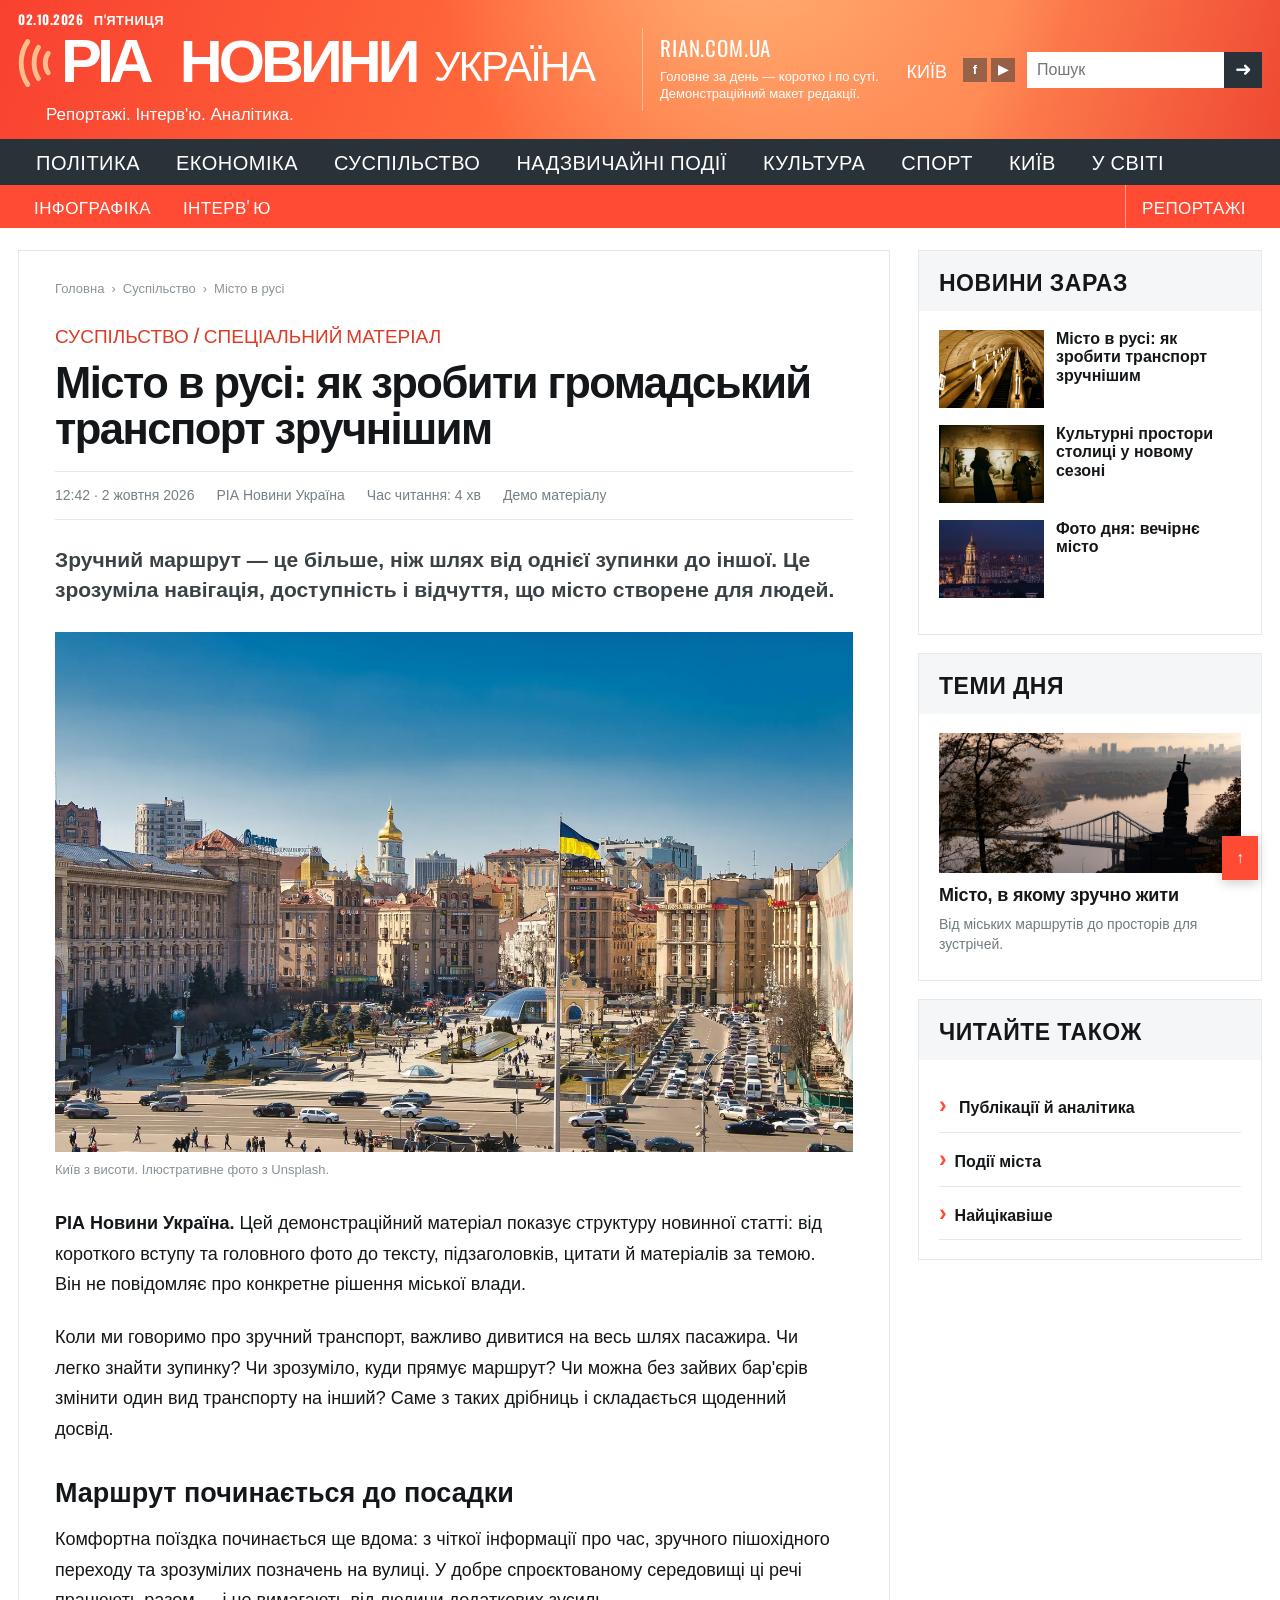
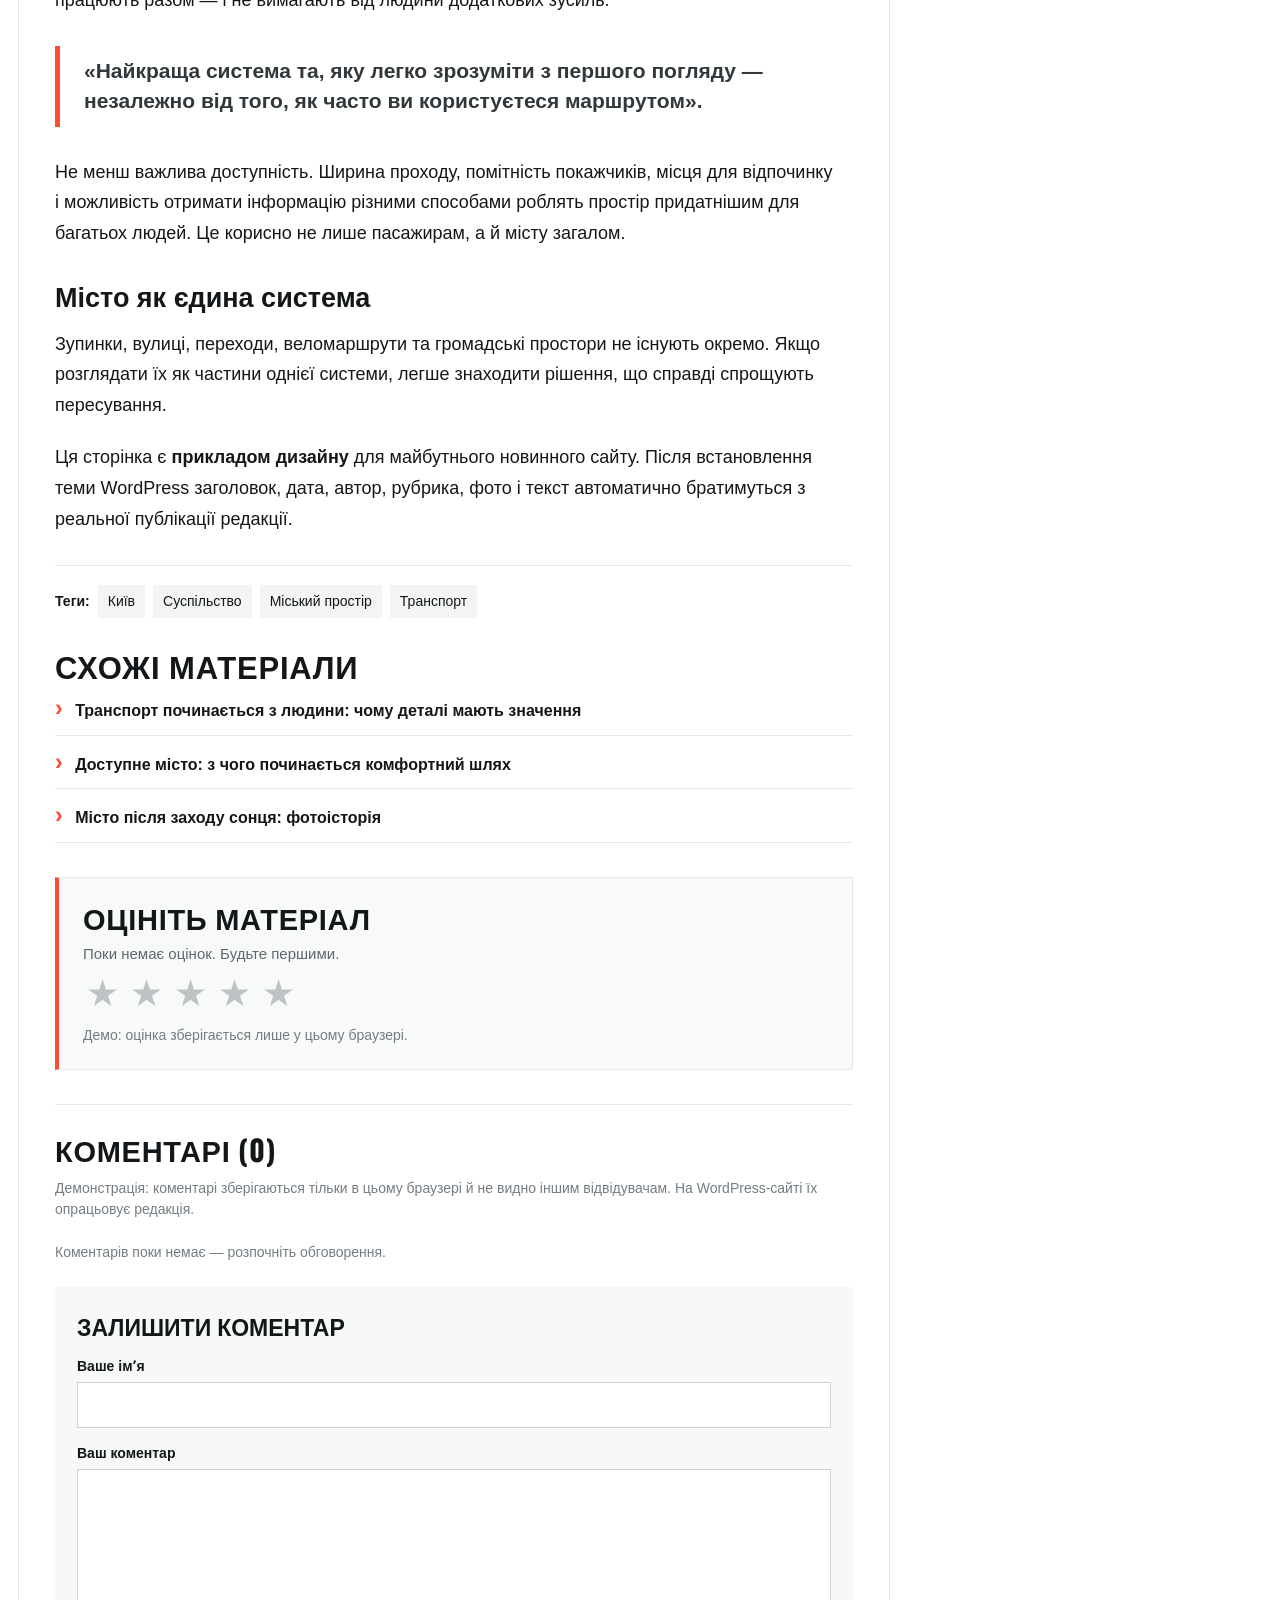
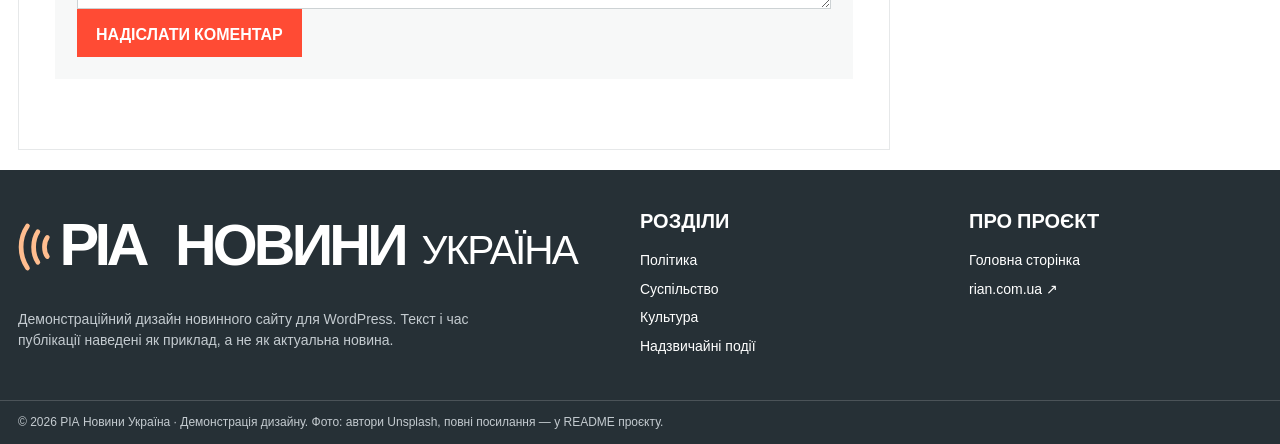
==== article.html @ c784750c "Add files via upload" ====
<!doctype html>
<html lang="uk">
  <head>
    <meta charset="utf-8" />
    <meta name="viewport" content="width=device-width,initial-scale=1" />
    <title>
      Місто в русі: як зробити транспорт зручнішим — РІА Новини Україна
    </title>
    <meta
      name="description"
      content="Демонстраційна сторінка новини: заголовок, дата, вступ, фото, текст, теги й пов'язані матеріали в дизайні РІА Новини Україна."
    />
    <meta property="og:type" content="article" />
    <meta
      property="og:title"
      content="Місто в русі: як зробити транспорт зручнішим"
    />
    <meta
      property="og:description"
      content="Приклад сторінки новини для WordPress-теми РІА Новини Україна."
    />
    <meta property="og:site_name" content="РІА Новини Україна" />
    <link rel="icon" href="assets/images/favicon.svg" type="image/svg+xml" />
    <link rel="stylesheet" href="assets/css/site.css" />
    <script src="assets/js/site.js" defer></script>
    <script src="assets/js/participation.js" defer></script>
  </head>
  <body>
    <a class="skip-link" href="#main">Перейти до вмісту</a>
    <div class="site-shell">
      <header class="masthead">
        <div class="container masthead-inner">
          <div class="header-date">02.10.2026 &nbsp; П'ЯТНИЦЯ</div>
          <div class="brand-wrap">
            <a
              class="brand"
              href="index.html"
              aria-label="РІА Новини Україна — головна"
              ><img
                src="assets/images/logo.svg"
                width="620"
                height="88"
                alt="РІА Новини Україна"
            /></a>
            <p class="tagline">Репортажі. Інтерв'ю. Аналітика.</p>
          </div>
          <div class="masthead-note">
            <strong>RIAN.COM.UA</strong>Головне за день — коротко і по суті.<br />Демонстраційний
            макет редакції.
          </div>
          <div class="masthead-actions">
            <span class="header-city">КИЇВ</span>
            <div class="social-pills" aria-label="Соціальні мережі">
              <a
                href="https://www.facebook.com/"
                target="_blank"
                rel="noopener noreferrer"
                aria-label="Facebook"
                >f</a
              ><a
                href="https://www.youtube.com/"
                target="_blank"
                rel="noopener noreferrer"
                aria-label="YouTube"
                >▶</a
              >
            </div>
            <form
              class="header-search"
              id="header-search-form"
              action="index.html"
              method="get"
              role="search"
            >
              <label class="sr-only" for="site-search">Пошук</label
              ><input
                id="site-search"
                name="q"
                type="search"
                placeholder="Пошук"
              /><button type="submit" aria-label="Шукати">➜</button>
            </form>
            <button
              class="search-toggle"
              type="button"
              aria-expanded="false"
              aria-controls="header-search-form"
              aria-label="Відкрити пошук"
            >
              ⌕</button
            ><button
              class="menu-toggle"
              type="button"
              aria-expanded="false"
              aria-controls="primary-menu"
              aria-label="Відкрити меню"
            >
              ☰
            </button>
          </div>
        </div>
      </header>
      <nav class="nav-primary" aria-label="Основні рубрики">
        <div class="container nav-track" id="primary-menu">
          <a class="nav-link" href="politics.html">Політика</a
          ><a class="nav-link" href="index.html#economy">Економіка</a
          ><a class="nav-link" href="index.html#society">Суспільство</a
          ><a class="nav-link" href="index.html#events">Надзвичайні події</a
          ><a class="nav-link" href="index.html#culture">Культура</a
          ><a class="nav-link" href="index.html#sport">Спорт</a
          ><a class="nav-link" href="index.html#kyiv">Київ</a
          ><a class="nav-link" href="index.html#world">У світі</a>
        </div>
      </nav>
      <nav class="nav-secondary" aria-label="Додаткові рубрики">
        <div class="container nav-track">
          <a class="nav-link" href="index.html#media">Інфографіка</a
          ><a class="nav-link" href="index.html#publications">Інтервʼю</a
          ><a class="nav-link" href="index.html#publications">Репортажі</a>
        </div>
      </nav>
      <main id="main" class="container article-layout">
        <article class="article-main">
          <div class="breadcrumbs">
            <a href="index.html">Головна</a><span>›</span
            ><a href="index.html#society">Суспільство</a><span>›</span
            ><span>Місто в русі</span>
          </div>
          <a class="article-kicker" href="index.html#society"
            >Суспільство / Спеціальний матеріал</a
          >
          <h1 class="article-title">
            Місто в русі: як зробити громадський транспорт зручнішим
          </h1>
          <div class="article-meta">
            <time datetime="2026-10-02T12:42:00+03:00"
              >12:42 · 2 жовтня 2026</time
            ><span>РІА Новини Україна</span><span>Час читання: 4 хв</span
            ><span>Демо матеріалу</span>
          </div>
          <p class="article-intro">
            Зручний маршрут — це більше, ніж шлях від однієї зупинки до іншої.
            Це зрозуміла навігація, доступність і відчуття, що місто створене
            для людей.
          </p>
          <figure class="article-figure">
            <img
              src="assets/images/maidan.webp"
              alt="Панорама центральної частини Києва"
              width="1500"
              height="1000"
            />
            <figcaption>
              Київ з висоти. Ілюстративне фото з Unsplash.
            </figcaption>
          </figure>
          <div class="article-copy">
            <p>
              <strong>РІА Новини Україна.</strong> Цей демонстраційний матеріал
              показує структуру новинної статті: від короткого вступу та
              головного фото до тексту, підзаголовків, цитати й матеріалів за
              темою. Він не повідомляє про конкретне рішення міської влади.
            </p>
            <p>
              Коли ми говоримо про зручний транспорт, важливо дивитися на весь
              шлях пасажира. Чи легко знайти зупинку? Чи зрозуміло, куди прямує
              маршрут? Чи можна без зайвих бар'єрів змінити один вид транспорту
              на інший? Саме з таких дрібниць і складається щоденний досвід.
            </p>
            <h2>Маршрут починається до посадки</h2>
            <p>
              Комфортна поїздка починається ще вдома: з чіткої інформації про
              час, зручного пішохідного переходу та зрозумілих позначень на
              вулиці. У добре спроєктованому середовищі ці речі працюють разом —
              і не вимагають від людини додаткових зусиль.
            </p>
            <blockquote>
              «Найкраща система та, яку легко зрозуміти з першого погляду —
              незалежно від того, як часто ви користуєтеся маршрутом».
            </blockquote>
            <p>
              Не менш важлива доступність. Ширина проходу, помітність
              покажчиків, місця для відпочинку і можливість отримати інформацію
              різними способами роблять простір придатнішим для багатьох людей.
              Це корисно не лише пасажирам, а й місту загалом.
            </p>
            <h2>Місто як єдина система</h2>
            <p>
              Зупинки, вулиці, переходи, веломаршрути та громадські простори не
              існують окремо. Якщо розглядати їх як частини однієї системи,
              легше знаходити рішення, що справді спрощують пересування.
            </p>
            <p>
              Ця сторінка є <strong>прикладом дизайну</strong> для майбутнього
              новинного сайту. Після встановлення теми WordPress заголовок,
              дата, автор, рубрика, фото і текст автоматично братимуться з
              реальної публікації редакції.
            </p>
          </div>
          <div class="article-taglist">
            <strong>Теги:</strong><a href="index.html#kyiv">Київ</a
            ><a href="index.html#society">Суспільство</a
            ><a href="index.html#events">Міський простір</a
            ><a href="index.html#publications">Транспорт</a>
          </div>
          <section aria-labelledby="related-title">
            <h2
              class="section-title"
              id="related-title"
              style="margin-top: 30px"
            >
              Схожі матеріали
            </h2>
            <ul class="related-list">
              <li>
                <a href="index.html#publications"
                  >Транспорт починається з людини: чому деталі мають значення</a
                >
              </li>
              <li>
                <a href="index.html#events"
                  >Доступне місто: з чого починається комфортний шлях</a
                >
              </li>
              <li>
                <a href="index.html#media"
                  >Місто після заходу сонця: фотоісторія</a
                >
              </li>
            </ul>
          </section>
          <section
            class="rating-panel"
            id="rating"
            aria-labelledby="rating-title"
            data-rating-mode="demo"
            data-selected-score="0"
          >
            <h2 class="section-title" id="rating-title">Оцініть матеріал</h2>
            <p class="rating-summary" data-rating-summary>
              Поки немає оцінок. Будьте першими.
            </p>
            <div
              class="rating-stars"
              role="group"
              aria-label="Оцінка від 1 до 5 зірок"
            >
              <button
                type="button"
                data-score="1"
                aria-label="Оцінити на 1 із 5"
              >
                ★
              </button>
              <button
                type="button"
                data-score="2"
                aria-label="Оцінити на 2 із 5"
              >
                ★
              </button>
              <button
                type="button"
                data-score="3"
                aria-label="Оцінити на 3 із 5"
              >
                ★
              </button>
              <button
                type="button"
                data-score="4"
                aria-label="Оцінити на 4 із 5"
              >
                ★
              </button>
              <button
                type="button"
                data-score="5"
                aria-label="Оцінити на 5 із 5"
              >
                ★
              </button>
            </div>
            <p
              class="rating-message"
              data-rating-message
              role="status"
              aria-live="polite"
            >
              Демо: оцінка зберігається лише у цьому браузері.
            </p>
          </section>
          <section
            class="comments-area"
            id="comments"
            aria-labelledby="comments-title"
          >
            <h2 class="section-title" id="comments-title">
              Коментарі (<span id="demo-comments-count">0</span>)
            </h2>
            <p class="demo-mode-note">
              Демонстрація: коментарі зберігаються тільки в цьому браузері й не
              видно іншим відвідувачам. На WordPress-сайті їх опрацьовує
              редакція.
            </p>
            <ol class="comment-list" id="demo-comments-list"></ol>
            <p class="comments-empty" id="demo-comments-empty">
              Коментарів поки немає — розпочніть обговорення.
            </p>
            <form id="demo-comment-form" class="demo-comment-form">
              <h3>Залишити коментар</h3>
              <label for="demo-author">Ваше імʼя</label
              ><input
                id="demo-author"
                name="author"
                type="text"
                maxlength="60"
                required
                autocomplete="name"
              />
              <label for="demo-comment">Ваш коментар</label
              ><textarea
                id="demo-comment"
                name="comment"
                rows="5"
                maxlength="1000"
                required
              ></textarea>
              <button type="submit">Надіслати коментар</button>
            </form>
            <p
              id="demo-comments-status"
              class="comments-status"
              role="status"
              aria-live="polite"
            ></p>
          </section>
        </article>
        <aside class="article-aside" aria-label="Бічна колонка">
          <section class="sidebar-box">
            <h2 class="sidebar-title">Новини зараз</h2>
            <div class="sidebar-content">
              <a class="mini-card" href="index.html#kyiv"
                ><img
                  src="assets/images/metro.webp"
                  alt="Метро"
                  loading="lazy"
                /><span>Місто в русі: як зробити транспорт зручнішим</span></a
              ><a class="mini-card" href="index.html#events"
                ><img
                  src="assets/images/gallery.webp"
                  alt="Галерея"
                  loading="lazy"
                /><span>Культурні простори столиці у новому сезоні</span></a
              ><a class="mini-card" href="index.html#media"
                ><img
                  src="assets/images/night.webp"
                  alt="Нічний Київ"
                  loading="lazy"
                /><span>Фото дня: вечірнє місто</span></a
              >
            </div>
          </section>
          <section class="sidebar-box">
            <h2 class="sidebar-title">Теми дня</h2>
            <div class="sidebar-content">
              <a class="story-card" href="index.html#kyiv"
                ><img
                  src="assets/images/skyline.webp"
                  alt="Київ з висоти"
                  loading="lazy"
                />
                <h3>Місто, в якому зручно жити</h3>
                <p>Від міських маршрутів до просторів для зустрічей.</p></a
              >
            </div>
          </section>
          <section class="sidebar-box">
            <h2 class="sidebar-title">Читайте також</h2>
            <div class="sidebar-content">
              <ul class="related-list">
                <li>
                  <a href="index.html#publications">Публікації й аналітика</a>
                </li>
                <li><a href="index.html#events">Події міста</a></li>
                <li><a href="index.html#best">Найцікавіше</a></li>
              </ul>
            </div>
          </section>
        </aside>
      </main>
      <footer class="site-footer" id="footer">
        <div class="container footer-inner">
          <div>
            <a class="footer-brand" href="index.html"
              ><img
                src="assets/images/logo.svg"
                alt="РІА Новини Україна"
                width="340"
                height="49"
            /></a>
            <p>
              Демонстраційний дизайн новинного сайту для WordPress. Текст і час
              публікації наведені як приклад, а не як актуальна новина.
            </p>
          </div>
          <div class="footer-links">
            <strong>Розділи</strong><a href="politics.html">Політика</a
            ><a href="index.html#society">Суспільство</a
            ><a href="index.html#culture">Культура</a
            ><a href="index.html#events">Надзвичайні події</a>
          </div>
          <div class="footer-links">
            <strong>Про проєкт</strong><a href="index.html">Головна сторінка</a
            ><a
              href="https://rian.com.ua"
              target="_blank"
              rel="noopener noreferrer"
              >rian.com.ua ↗</a
            >
          </div>
        </div>
        <div class="footer-bottom">
          <div class="container">
            © 2026 РІА Новини Україна · Демонстрація дизайну. Фото: автори
            Unsplash, повні посилання — у README проєкту.
          </div>
        </div>
      </footer>
    </div>
    <button class="back-top" type="button" aria-label="Повернутися вгору">
      ↑
    </button>
  </body>
</html>
---- assets/css/site.css ----
@font-face {
  font-family: Oswald;
  font-style: normal;
  font-weight: 400;
  src: url("../fonts/oswald-cyrillic-400-normal.woff2") format("woff2");
  unicode-range:
    U+0400-052F, U+1C80-1C8F, U+20B4, U+2DE0-2DFF, U+A640-A69F, U+FE2E-FE2F;
}
@font-face {
  font-family: Oswald;
  font-style: normal;
  font-weight: 700;
  src: url("../fonts/oswald-cyrillic-700-normal.woff2") format("woff2");
  unicode-range:
    U+0400-052F, U+1C80-1C8F, U+20B4, U+2DE0-2DFF, U+A640-A69F, U+FE2E-FE2F;
}
@font-face {
  font-family: Oswald;
  font-style: normal;
  font-weight: 400;
  src: url("../fonts/oswald-latin-400-normal.woff2") format("woff2");
}
@font-face {
  font-family: Oswald;
  font-style: normal;
  font-weight: 700;
  src: url("../fonts/oswald-latin-700-normal.woff2") format("woff2");
}
/* РІА Новини Україна — editorial demo / WordPress theme */
:root {
  --accent: #ff4b34;
  --accent-dark: #db3b25;
  --orange: #ef8500;
  --ink: #141719;
  --charcoal: #293238;
  --muted: #747d82;
  --line: #e6e8e9;
  --paper: #fff;
  --soft: #f5f6f7;
  --max: 1510px;
}
* {
  box-sizing: border-box;
}
[hidden] {
  display: none !important;
}
html {
  scroll-behavior: smooth;
}
body {
  margin: 0;
  background: #f1f2f3;
  color: var(--ink);
  font:
    16px/1.48 Arial,
    Helvetica,
    sans-serif;
}
img {
  max-width: 100%;
  height: auto;
}
a {
  color: inherit;
  text-decoration: none;
}
a:hover {
  color: var(--accent-dark);
}
button,
input {
  font: inherit;
}
button {
  cursor: pointer;
}
.sr-only,
.screen-reader-text {
  position: absolute !important;
  left: -9999px !important;
  width: 1px;
  height: 1px;
  overflow: hidden;
}
.skip-link {
  position: absolute;
  left: -9999px;
  top: 0;
  z-index: 50;
}
.skip-link:focus {
  left: 12px !important;
  top: 12px;
  z-index: 50;
  width: auto;
  height: auto;
  background: white;
  padding: 10px;
}
.container {
  max-width: var(--max);
  margin: auto;
  padding: 0 18px;
}
.site-shell {
  max-width: 1546px;
  margin: 0 auto;
  background: var(--paper);
  box-shadow: 0 5px 35px rgba(17, 24, 30, 0.06);
}
.eyebrow,
.section-title,
.nav-link,
.category-label,
.mini-label,
.sidebar-title,
.date-stamp {
  font-family: "Oswald", Impact, "Arial Narrow", Arial, sans-serif;
  font-stretch: condensed;
  text-transform: uppercase;
  letter-spacing: 0.025em;
}
.masthead {
  background:
    radial-gradient(circle at 59% -40%, #ffb275 0, transparent 41%),
    linear-gradient(108deg, #f94130 0%, #ff673a 38%, #ff8451 76%, #ef4932 100%);
  color: white;
}
.masthead-inner {
  position: relative;
  min-height: 139px;
  display: grid;
  grid-template-columns: minmax(0, 1fr) 240px 360px;
  column-gap: 20px;
  align-items: center;
}
.header-date {
  position: absolute;
  left: 18px;
  top: 12px;
  font:
    700 13px/1.1 "Oswald",
    Impact,
    "Arial Narrow",
    Arial,
    sans-serif;
  letter-spacing: 0.04em;
}
.brand {
  display: block;
  max-width: 620px;
  margin: 17px 0 0;
}
.brand img {
  display: block;
  width: 100%;
  height: auto;
}
.tagline {
  font-size: 17px;
  line-height: 1.1;
  margin: 0 0 11px 28px;
  color: #fff;
}
.masthead-note {
  border-left: 1px solid rgba(255, 255, 255, 0.42);
  padding: 8px 0 8px 17px;
  align-self: center;
  font-size: 13px;
  line-height: 1.34;
}
.masthead-note strong {
  display: block;
  font:
    21px/1.12 "Oswald",
    Impact,
    "Arial Narrow",
    Arial,
    sans-serif;
  letter-spacing: 0.04em;
  margin-bottom: 8px;
}
.masthead-actions {
  display: flex;
  align-items: center;
  justify-content: flex-end;
  gap: 12px;
}
.header-city {
  white-space: nowrap;
  font:
    18px "Oswald",
    Impact,
    "Arial Narrow",
    Arial,
    sans-serif;
  margin-right: 4px;
}
.social-pills {
  display: flex;
  gap: 4px;
}
.social-pills a {
  display: grid;
  place-items: center;
  width: 24px;
  height: 24px;
  background: #2932387a;
  color: #fff;
  font-weight: 700;
  font-size: 13px;
}
.social-pills a:hover {
  background: var(--charcoal);
}
.header-search {
  display: flex;
  width: 235px;
  height: 36px;
  background: white;
}
.header-search input {
  min-width: 0;
  width: 100%;
  border: 0;
  padding: 0 10px;
  outline: none;
  color: var(--ink);
}
.header-search button {
  border: 0;
  background: var(--charcoal);
  color: white;
  width: 38px;
  flex: none;
  font-size: 20px;
}
.header-search button:hover {
  background: #111;
}
.menu-toggle {
  display: none;
  border: 1px solid #ffffff70;
  background: #ffffff22;
  color: #fff;
  padding: 6px 12px;
}
.nav-primary {
  background: var(--charcoal);
  color: #fff;
}
.nav-secondary {
  background: var(--accent);
  color: #fff;
}
.nav-track {
  display: flex;
  align-items: stretch;
  gap: 0;
  min-height: 46px;
  overflow: auto;
  scrollbar-width: none;
}
.nav-track::-webkit-scrollbar {
  display: none;
}
.nav-link {
  display: flex;
  align-items: center;
  flex: none;
  padding: 0 18px;
  font-size: 20px;
  white-space: nowrap;
}
.nav-link:hover,
.nav-link:focus-visible {
  background: #121719;
  color: #fff;
}
.nav-secondary .nav-track {
  min-height: 43px;
}
.nav-secondary .nav-link {
  font-size: 17px;
  padding: 0 16px;
}
.nav-secondary .nav-link:hover,
.nav-secondary .nav-link:focus-visible {
  background: #d43a23;
}
.nav-secondary .nav-link:last-child {
  border-left: 1px solid #ffffff7d;
  margin-left: auto;
}
.top-grid {
  display: grid;
  grid-template-columns: minmax(0, 1.49fr) minmax(275px, 0.93fr) minmax(
      290px,
      0.9fr
    );
  border: 1px solid var(--line);
  border-top: 0;
}
.lead-column,
.news-column {
  border-right: 1px solid var(--line);
  min-width: 0;
}
.lead-visual {
  position: relative;
  display: block;
  background: #293238;
  overflow: hidden;
  aspect-ratio: 1.43;
}
.lead-visual img {
  width: 100%;
  height: 100%;
  object-fit: cover;
  display: block;
  transition: transform 0.4s;
}
.lead-visual:hover img {
  transform: scale(1.025);
}
.lead-visual:after {
  content: "";
  position: absolute;
  inset: 44% 0 0;
  background: linear-gradient(transparent, #08090bd9);
}
.lead-caption {
  position: absolute;
  z-index: 1;
  bottom: 0;
  left: 0;
  right: 0;
  color: #fff;
  padding: 24px 26px 20px;
}
.lead-caption .category-label {
  color: #ffc689;
  font-size: 15px;
}
.lead-caption h1,
.lead-caption h2 {
  font-size: clamp(24px, 2.4vw, 36px);
  line-height: 1.08;
  margin: 10px 0 12px;
  max-width: 670px;
  letter-spacing: -0.025em;
}
.lead-meta {
  display: flex;
  gap: 18px;
  align-items: center;
  font-size: 15px;
}
.lead-meta strong {
  color: #ffae58;
}
.lead-thumbs {
  display: grid;
  grid-template-columns: repeat(3, 1fr);
  gap: 18px;
  padding: 20px 24px 22px;
  background: #fafafa;
}
.thumb-card img {
  display: block;
  width: 100%;
  aspect-ratio: 1.45;
  object-fit: cover;
}
.thumb-card strong {
  display: block;
  margin-top: 9px;
  font-size: 16px;
  line-height: 1.16;
}
.thumb-card:hover strong {
  text-decoration: underline;
  text-decoration-color: var(--accent);
  text-underline-offset: 3px;
}
.panel-heading {
  height: 47px;
  display: flex;
  align-items: center;
  margin: 0;
  padding: 0 27px;
  background: var(--soft);
  font:
    25px/1 "Oswald",
    Impact,
    "Arial Narrow",
    Arial,
    sans-serif;
  text-transform: uppercase;
  letter-spacing: 0.02em;
}
.news-feed {
  list-style: none;
  padding: 22px 25px 15px;
  margin: 0;
}
.news-feed li {
  display: grid;
  grid-template-columns: 53px 1fr;
  gap: 10px;
  margin: 0 0 17px;
  line-height: 1.24;
  font-size: 16px;
}
.news-feed time {
  color: #7a8286;
}
.news-feed li.is-breaking time,
.news-feed li.is-breaking strong {
  color: #e75d0b;
}
.news-feed a:hover {
  text-decoration: underline;
  text-decoration-color: var(--accent);
}
.today-column .feature-card {
  padding: 25px 26px 10px;
}
.today-column .feature-card img {
  width: 100%;
  aspect-ratio: 1.65;
  object-fit: cover;
  display: block;
}
.today-column .feature-card h3 {
  font-size: 23px;
  line-height: 1.09;
  letter-spacing: -0.015em;
  margin: 12px 0 9px;
}
.topic-timeline {
  margin: 8px 26px 16px;
  padding: 0 0 0 19px;
  list-style: none;
  border-left: 2px solid #d6dadd;
}
.topic-timeline li {
  position: relative;
  font-size: 15px;
  line-height: 1.23;
  margin: 0 0 20px;
}
.topic-timeline li:before {
  content: "";
  position: absolute;
  left: -25px;
  top: 5px;
  width: 10px;
  height: 10px;
  border-radius: 50%;
  background: var(--accent);
  border: 3px solid white;
}
.today-links {
  padding: 0 26px 20px;
}
.today-links a {
  display: block;
  border-top: 1px solid var(--line);
  padding: 15px 0;
  font-size: 20px;
  line-height: 1.12;
  font-weight: 700;
}
.today-links a:hover {
  text-decoration: underline;
  text-decoration-color: var(--accent);
}
.section {
  border: 1px solid var(--line);
  margin-top: 20px;
  background: #fff;
  padding: 25px 26px 28px;
}
.section-head {
  display: flex;
  justify-content: space-between;
  align-items: flex-start;
  gap: 20px;
  margin-bottom: 23px;
}
.section-title {
  font-size: 31px;
  line-height: 1.1;
  margin: 0;
}
.section-tabs {
  display: flex;
  flex-wrap: wrap;
  gap: 11px 22px;
  align-items: center;
}
.section-tabs a {
  color: #cb6f03;
  font:
    16px "Oswald",
    Impact,
    "Arial Narrow",
    Arial,
    sans-serif;
  text-transform: uppercase;
  border-bottom: 1px dotted #d5a269;
}
.section-tabs a.active {
  color: white;
  background: #ff9909;
  border: 0;
  border-radius: 3px;
  padding: 7px 13px;
  margin: -7px -13px;
}
.cards-4 {
  display: grid;
  grid-template-columns: repeat(4, 1fr);
  gap: 18px;
}
.cards-3 {
  display: grid;
  grid-template-columns: repeat(3, 1fr);
  gap: 20px;
}
.story-card img {
  display: block;
  width: 100%;
  aspect-ratio: 1.57;
  object-fit: cover;
  background: var(--soft);
}
.story-card .category-label {
  display: block;
  color: var(--accent-dark);
  margin: 13px 0 7px;
  font-size: 16px;
}
.story-card h3 {
  font-size: 20px;
  line-height: 1.15;
  margin: 12px 0 8px;
  letter-spacing: -0.01em;
}
.story-card p {
  color: #707b80;
  font-size: 15px;
  line-height: 1.44;
  margin: 7px 0;
}
.story-card:hover h3 {
  text-decoration: underline;
  text-decoration-color: var(--accent);
  text-underline-offset: 3px;
}
.editorial-row {
  display: grid;
  grid-template-columns: 1fr 1.15fr;
  gap: 20px;
}
.media-grid {
  display: grid;
  grid-template-columns: 1fr 1fr;
  gap: 20px;
}
.video-poster {
  position: relative;
  display: block;
  background: #101517;
}
.video-poster img {
  width: 100%;
  height: 300px;
  object-fit: cover;
  display: block;
  filter: brightness(0.74);
}
.play-icon {
  position: absolute;
  left: 50%;
  top: 50%;
  transform: translate(-50%, -50%);
  display: grid;
  place-items: center;
  color: #fff;
  background: #0009;
  width: 78px;
  height: 78px;
  border: 1px solid #fff9;
  border-radius: 8px;
  font-size: 31px;
}
.media-desc {
  display: block;
  padding: 12px 0;
  font-weight: 700;
  font-size: 18px;
}
.photo-collage {
  display: grid;
  grid-template-columns: repeat(3, 1fr);
  grid-template-rows: 145px 100px;
  gap: 6px;
}
.photo-collage img {
  width: 100%;
  height: 100%;
  object-fit: cover;
}
.photo-collage img:first-child {
  grid-column: span 2;
}
.media-side .section-title {
  margin: 0 0 19px;
}
.info-panel {
  background: #f5faf9;
  padding: 18px;
  display: grid;
  grid-template-columns: 1fr 1fr;
  gap: 17px;
  margin-top: 19px;
}
.info-panel img {
  width: 100%;
  height: 128px;
  object-fit: cover;
}
.info-panel strong {
  font-size: 18px;
  line-height: 1.15;
}
.info-panel p {
  font-size: 14px;
  color: #687277;
  margin: 7px 0;
}
.two-column-lower {
  display: grid;
  grid-template-columns: 2.35fr 1fr;
  gap: 20px;
}
.events-section {
  background: #f7f8f9;
}
.events-section .cards-3 {
  row-gap: 25px;
}
.sidebar-stack {
  display: flex;
  flex-direction: column;
  gap: 18px;
}
.sidebar-box {
  border: 1px solid var(--line);
  background: white;
}
.sidebar-title {
  margin: 0;
  background: var(--soft);
  font-size: 23px;
  padding: 13px 20px;
}
.sidebar-content {
  padding: 19px 20px;
}
.sidebar-content .story-card + .story-card {
  border-top: 1px solid var(--line);
  padding-top: 16px;
  margin-top: 16px;
}
.sidebar-content .story-card h3 {
  font-size: 18px;
}
.sidebar-content .story-card img {
  max-height: 140px;
}
.sidebar-content .story-card p {
  font-size: 14px;
}
.best-section .cards-3 {
  gap: 22px;
}
.editors-choice {
  margin-top: 20px;
  background: #ff690d;
  color: white;
  padding: 27px;
}
.editors-choice .story-card h3,
.editors-choice .story-card p {
  color: white;
}
.editors-choice .story-card .category-label {
  color: #ffe4c7;
}
.site-footer {
  background: #263036;
  color: #fff;
  margin-top: 20px;
}
.footer-inner {
  display: grid;
  grid-template-columns: 2fr 1fr 1fr;
  gap: 36px;
  padding-top: 35px;
  padding-bottom: 35px;
}
.footer-brand {
  max-width: 340px;
}
.footer-brand img {
  width: 100%;
}
.site-footer p {
  max-width: 510px;
  color: #c4cbd0;
  font-size: 14px;
}
.footer-links {
  display: flex;
  flex-direction: column;
  gap: 8px;
}
.footer-links strong {
  font-family: "Oswald", Impact, "Arial Narrow", Arial, sans-serif;
  font-size: 20px;
  text-transform: uppercase;
  margin-bottom: 7px;
}
.footer-links a {
  font-size: 14px;
}
.footer-links a:hover {
  color: #ff9d68;
}
.footer-bottom {
  border-top: 1px solid #ffffff2b;
  padding: 13px 0;
  color: #c4cbd0;
  font-size: 12px;
}
.footer-bottom a {
  color: #fff;
  text-decoration: underline;
}
.back-top {
  position: fixed;
  right: 22px;
  bottom: 20px;
  background: var(--accent);
  color: white;
  border: 0;
  padding: 10px 14px;
  box-shadow: 0 3px 12px #0003;
  z-index: 5;
}
.back-top:hover {
  background: var(--accent-dark);
}
/* Article pages */
.article-layout {
  display: grid;
  grid-template-columns: minmax(0, 1.85fr) minmax(270px, 0.73fr);
  gap: 28px;
  align-items: start;
  padding-top: 22px;
}
.article-main {
  border: 1px solid var(--line);
  padding: 28px 36px 42px;
  min-width: 0;
  background: #fff;
}
.breadcrumbs {
  display: flex;
  flex-wrap: wrap;
  gap: 7px;
  color: #8b959a;
  font-size: 13px;
  margin-bottom: 22px;
}
.breadcrumbs a:hover {
  color: var(--accent);
}
.article-kicker {
  display: inline-block;
  color: var(--accent-dark);
  font:
    19px "Oswald",
    Impact,
    "Arial Narrow",
    Arial,
    sans-serif;
  text-transform: uppercase;
  margin-bottom: 12px;
}
.article-title {
  font-size: clamp(32px, 3.4vw, 53px);
  line-height: 1.06;
  letter-spacing: -0.035em;
  margin: 0 0 19px;
}
.article-meta {
  display: flex;
  flex-wrap: wrap;
  gap: 10px 22px;
  color: #768086;
  font-size: 14px;
  border-top: 1px solid var(--line);
  border-bottom: 1px solid var(--line);
  padding: 13px 0;
}
.article-intro {
  font-size: 21px;
  line-height: 1.4;
  color: #3b4144;
  margin: 25px 0 28px;
  font-weight: 700;
}
.article-figure {
  margin: 0 0 29px;
}
.article-figure img {
  width: 100%;
  display: block;
  max-height: 520px;
  object-fit: cover;
}
.article-figure figcaption {
  font-size: 13px;
  color: #899197;
  margin-top: 8px;
}
.article-copy {
  max-width: 780px;
  font-size: 18px;
  line-height: 1.7;
}
.article-copy p {
  margin: 0 0 22px;
}
.article-copy h2 {
  font-size: 27px;
  line-height: 1.18;
  margin: 34px 0 14px;
}
.article-copy blockquote {
  margin: 30px 0;
  padding: 10px 0 10px 24px;
  border-left: 5px solid var(--accent);
  font-size: 21px;
  line-height: 1.45;
  font-weight: 700;
  color: #31383b;
}
.article-copy a {
  color: var(--accent-dark);
  text-decoration: underline;
  text-underline-offset: 3px;
}
.article-taglist {
  display: flex;
  align-items: center;
  flex-wrap: wrap;
  gap: 8px;
  border-top: 1px solid var(--line);
  margin-top: 31px;
  padding-top: 19px;
  font-size: 14px;
}
.article-taglist a {
  background: #f3f4f5;
  padding: 6px 10px;
}
.article-taglist a:hover {
  background: var(--accent);
  color: #fff;
}
.related-list {
  list-style: none;
  margin: 0;
  padding: 0;
}
.related-list li {
  padding: 12px 0;
  border-bottom: 1px solid var(--line);
  font-size: 16px;
  font-weight: 700;
  line-height: 1.25;
}
.related-list li:before {
  content: "›";
  color: var(--accent);
  font-size: 23px;
  margin-right: 8px;
}
.article-aside .sidebar-box {
  margin-bottom: 18px;
}
.mini-card {
  display: grid;
  grid-template-columns: 105px 1fr;
  gap: 12px;
  margin-bottom: 17px;
  font-size: 16px;
  line-height: 1.15;
  font-weight: 700;
}
.mini-card img {
  width: 105px;
  height: 78px;
  object-fit: cover;
}
.archive-heading {
  padding: 30px 0 8px;
}
.archive-heading h1 {
  font-size: 36px;
  margin: 0;
}
.archive-list {
  display: grid;
  grid-template-columns: repeat(3, 1fr);
  gap: 24px;
  padding: 12px 0 35px;
}
.search-note {
  margin: 0;
  color: var(--muted);
}
.search-results-form {
  max-width: 550px;
  display: flex;
  margin: 20px 0;
}
.search-results-form input {
  flex: 1;
  padding: 11px;
  border: 1px solid #cfd5d7;
  min-width: 0;
}
.search-results-form button {
  border: 0;
  background: var(--accent);
  color: white;
  padding: 0 20px;
}
.pagination {
  display: flex;
  gap: 8px;
  justify-content: center;
  padding: 16px 0 34px;
}
.pagination .page-numbers {
  padding: 8px 12px;
  border: 1px solid var(--line);
}
.pagination .current {
  background: var(--accent);
  color: white;
}
.wp-caption {
  max-width: 100%;
}
.wp-caption-text {
  font-size: 13px;
  color: var(--muted);
}
.aligncenter {
  display: block;
  margin-left: auto;
  margin-right: auto;
}
.alignleft {
  float: left;
  margin: 0 20px 16px 0;
}
.alignright {
  float: right;
  margin: 0 0 16px 20px;
}
@media (max-width: 1240px) {
  .masthead-inner {
    grid-template-columns: minmax(0, 1fr) 170px 295px;
  }
  .masthead-note {
    font-size: 12px;
  }
  .header-city,
  .social-pills {
    display: none;
  }
  .top-grid {
    grid-template-columns: minmax(0, 1.2fr) minmax(265px, 0.9fr);
  }
  .today-column {
    grid-column: 1/-1;
    display: grid;
    grid-template-columns: 220px 1fr 1fr;
    align-items: start;
    border-top: 1px solid var(--line);
  }
  .today-column .panel-heading {
    height: auto;
    min-height: 100%;
    align-items: flex-start;
    padding-top: 18px;
  }
  .today-column .feature-card {
    padding: 18px;
  }
  .today-column .feature-card img {
    height: 150px;
  }
  .topic-timeline {
    margin-top: 22px;
  }
  .today-links {
    display: none;
  }
  .nav-link {
    padding: 0 14px;
  }
  .section-tabs {
    justify-content: flex-end;
  }
}
@media (max-width: 950px) {
  .masthead-inner {
    grid-template-columns: 1fr auto;
    min-height: 125px;
  }
  .masthead-note {
    display: none;
  }
  .brand {
    max-width: 530px;
  }
  .header-search {
    width: 200px;
  }
  .cards-4 {
    grid-template-columns: repeat(2, 1fr);
  }
  .editorial-row,
  .two-column-lower {
    grid-template-columns: 1fr;
  }
  .media-grid {
    grid-template-columns: 1fr 1fr;
  }
  .sidebar-stack {
    display: grid;
    grid-template-columns: 1fr 1fr;
  }
  .archive-list {
    grid-template-columns: repeat(2, 1fr);
  }
  .article-layout {
    grid-template-columns: minmax(0, 1fr) 270px;
    gap: 16px;
  }
  .article-main {
    padding: 24px;
  }
}
@media (max-width: 700px) {
  .container {
    padding: 0 12px;
  }
  .masthead-inner {
    display: flex;
    min-height: 108px;
    align-items: center;
    gap: 8px;
  }
  .header-date {
    left: 12px;
    top: 8px;
    font-size: 11px;
  }
  .brand {
    max-width: 420px;
    margin: 17px 0 0;
  }
  .tagline {
    margin: 0 0 0 26px;
    font-size: 12px;
  }
  .masthead-actions {
    margin-left: auto;
  }
  .header-search {
    display: none;
  }
  .menu-toggle {
    display: block;
    font-size: 20px;
    line-height: 1;
  }
  .nav-primary .nav-track {
    display: none;
    flex-direction: column;
    overflow: visible;
    padding: 6px 0;
  }
  .nav-primary.is-open .nav-track {
    display: flex;
  }
  .nav-primary .nav-link {
    padding: 10px 12px;
    font-size: 19px;
  }
  .nav-secondary .nav-link {
    font-size: 16px;
    padding: 0 12px;
  }
  .top-grid {
    display: block;
  }
  .lead-column,
  .news-column {
    border-right: 0;
    border-bottom: 1px solid var(--line);
  }
  .lead-visual {
    aspect-ratio: 1.25;
  }
  .lead-caption {
    padding: 17px;
  }
  .lead-caption h1,
  .lead-caption h2 {
    font-size: 25px;
  }
  .lead-thumbs {
    gap: 10px;
    padding: 14px;
  }
  .thumb-card strong {
    font-size: 13px;
  }
  .news-feed {
    display: grid;
    grid-template-columns: 1fr 1fr;
    gap: 0 15px;
    padding: 17px;
  }
  .news-feed li {
    font-size: 14px;
    grid-template-columns: 43px 1fr;
    gap: 5px;
  }
  .today-column {
    display: block;
  }
  .today-column .panel-heading {
    min-height: auto;
    padding: 13px 18px;
  }
  .today-column .feature-card {
    padding: 17px;
  }
  .today-column .feature-card img {
    height: auto;
  }
  .topic-timeline {
    margin: 8px 20px 22px;
  }
  .section {
    margin-top: 12px;
    padding: 19px 17px;
  }
  .section-head {
    display: block;
  }
  .section-title {
    font-size: 27px;
  }
  .section-tabs {
    margin-top: 16px;
    justify-content: flex-start;
  }
  .cards-3,
  .media-grid,
  .sidebar-stack {
    grid-template-columns: 1fr 1fr;
  }
  .two-column-lower {
    display: block;
  }
  .sidebar-stack {
    margin-top: 13px;
  }
  .story-card h3 {
    font-size: 17px;
  }
  .story-card p {
    font-size: 14px;
  }
  .footer-inner {
    grid-template-columns: 1fr 1fr;
  }
  .footer-inner > div:first-child {
    grid-column: span 2;
  }
  .article-layout {
    display: block;
    padding-top: 12px;
  }
  .article-main {
    padding: 19px;
  }
  .article-aside {
    display: grid;
    grid-template-columns: 1fr 1fr;
    gap: 12px;
    margin-top: 12px;
  }
  .article-aside .sidebar-box {
    margin: 0;
  }
  .article-copy {
    font-size: 17px;
  }
  .article-intro {
    font-size: 19px;
  }
}
@media (max-width: 480px) {
  .brand {
    max-width: 305px;
  }
  .tagline {
    font-size: 10px;
    margin-left: 18px;
  }
  .lead-visual {
    aspect-ratio: 1.03;
  }
  .lead-caption h1,
  .lead-caption h2 {
    font-size: 23px;
  }
  .lead-thumbs {
    grid-template-columns: repeat(3, 1fr);
    gap: 6px;
  }
  .thumb-card strong {
    font-size: 12px;
  }
  .news-feed {
    grid-template-columns: 1fr;
  }
  .cards-4,
  .cards-3,
  .media-grid,
  .sidebar-stack,
  .archive-list,
  .article-aside {
    grid-template-columns: 1fr;
  }
  .photo-collage {
    grid-template-rows: 120px 80px;
  }
  .info-panel {
    grid-template-columns: 1fr 1fr;
  }
  .section-tabs {
    gap: 9px 13px;
  }
  .section-tabs a {
    font-size: 14px;
  }
  .footer-inner {
    gap: 22px;
  }
  .article-title {
    font-size: 32px;
  }
  .article-main {
    padding: 17px;
  }
  .article-copy blockquote {
    font-size: 19px;
  }
  .back-top {
    right: 12px;
    bottom: 12px;
  }
}
@media (prefers-reduced-motion: reduce) {
  html {
    scroll-behavior: auto;
  }
  *,
  *:before,
  *:after {
    transition: none !important;
    animation: none !important;
  }
}

/* Final responsive refinements */
.search-toggle {
  display: none;
}
@media (min-width: 1081px) and (max-width: 1240px) {
  .top-grid {
    grid-template-columns: minmax(0, 1.3fr) minmax(0, 0.92fr) minmax(0, 0.83fr);
  }
  .today-column {
    grid-column: auto;
    display: block;
    border-top: 0;
  }
  .today-column .panel-heading {
    height: 47px;
    min-height: 0;
    align-items: center;
    padding: 0 18px;
  }
  .today-column .feature-card {
    padding: 18px;
  }
  .today-column .feature-card img {
    height: auto;
  }
  .today-column .feature-card h3 {
    font-size: 20px;
  }
  .topic-timeline {
    margin: 8px 18px 16px;
  }
}
@media (max-width: 700px) {
  .search-toggle {
    display: block;
    border: 1px solid #ffffff70;
    background: #ffffff22;
    color: white;
    font-size: 22px;
    line-height: 1;
    padding: 6px 10px;
  }
  .masthead.is-search-open .masthead-inner {
    padding-bottom: 47px;
  }
  .masthead .header-search.is-open {
    display: flex;
    position: absolute;
    top: 107px;
    left: 12px;
    right: 12px;
    z-index: 10;
    width: auto;
  }
}
@media (max-width: 380px) {
  .brand {
    max-width: 266px;
  }
  .masthead-actions {
    gap: 5px;
  }
}

/* News category: the archive's vertical image-and-headline rhythm */
.category-layout {
  display: grid;
  grid-template-columns: minmax(0, 2.25fr) minmax(280px, 0.85fr);
  gap: 18px;
  align-items: start;
  padding-top: 18px;
  padding-bottom: 38px;
}
.category-content {
  min-width: 0;
  background: #fff;
  border: 1px solid var(--line);
}
.category-content .breadcrumbs {
  padding: 18px 26px 0;
  margin: 0;
}
.category-header {
  padding: 21px 26px 26px;
  border-bottom: 3px solid var(--accent);
}
.category-eyebrow {
  color: var(--accent);
  font:
    700 15px Oswald,
    Impact,
    sans-serif;
  text-transform: uppercase;
  letter-spacing: 0.06em;
}
.category-header h1 {
  margin: 5px 0 10px;
  font:
    700 42px Oswald,
    Impact,
    sans-serif;
  text-transform: uppercase;
  line-height: 1.1;
}
.category-header p {
  max-width: 680px;
  margin: 0;
  color: var(--muted);
  font-size: 15px;
  line-height: 1.5;
}
.category-list {
  padding: 2px 26px 0;
}
.category-item {
  display: grid;
  grid-template-columns: 226px minmax(0, 1fr);
  gap: 23px;
  padding: 24px 0;
  border-bottom: 1px solid var(--line);
}
.category-item-image {
  display: block;
  align-self: start;
  overflow: hidden;
  background: #e9eaeb;
}
.category-item-image img {
  display: block;
  width: 100%;
  aspect-ratio: 1.52;
  height: auto;
  object-fit: cover;
  transition: transform 0.25s ease;
}
.category-item-image:hover img {
  transform: scale(1.035);
}
.category-item-body h2 {
  margin: -2px 0 10px;
  font-size: 23px;
  line-height: 1.16;
  font-weight: 800;
}
.category-item-body h2 a:hover {
  color: var(--accent);
}
.category-item-meta {
  display: flex;
  flex-wrap: wrap;
  gap: 5px 16px;
  color: #777f85;
  font-size: 13px;
}
.category-item-meta span {
  color: var(--accent-dark, #c4492a);
  font-weight: 700;
  text-transform: uppercase;
}
.category-item-body p {
  margin: 10px 0 0;
  color: var(--muted);
  line-height: 1.45;
  font-size: 15px;
}
.category-load-more {
  display: block;
  width: calc(100% - 52px);
  margin: 25px 26px 30px;
  padding: 13px 20px;
  border: 1px solid #ff4b34;
  color: #dd4b2d;
  background: white;
  cursor: pointer;
  font:
    700 17px Oswald,
    Impact,
    sans-serif;
  text-transform: uppercase;
  letter-spacing: 0.02em;
}
.category-load-more:hover,
.category-load-more:focus-visible {
  background: #ff4b34;
  color: white;
}
.category-load-more span {
  padding-left: 9px;
}
.category-sidebar {
  display: grid;
  gap: 18px;
  min-width: 0;
}
.category-sidebar .sidebar-box {
  margin: 0;
}
.category-most-read {
  list-style: none;
  counter-reset: story;
  margin: 0;
  padding: 0;
}
.category-most-read li {
  counter-increment: story;
  display: grid;
  grid-template-columns: 30px 1fr;
  gap: 10px;
  border-bottom: 1px solid var(--line);
  padding: 11px 0;
  font-size: 16px;
  line-height: 1.25;
  font-weight: 700;
}
.category-most-read li::before {
  content: counter(story, decimal-leading-zero);
  color: var(--accent);
  font:
    700 20px Oswald,
    Impact,
    sans-serif;
}
.category-most-read li:last-child {
  border-bottom: 0;
}
.category-most-read a:hover {
  color: var(--accent);
}
.category-topic-links {
  display: flex;
  flex-wrap: wrap;
  gap: 8px;
}
.category-topic-links a {
  display: inline-block;
  padding: 7px 10px;
  border: 1px solid #e5e7e9;
  font-size: 14px;
}
.category-topic-links a:hover {
  color: white;
  background: var(--accent);
  border-color: var(--accent);
}
.category-sidebar-note {
  margin: 0;
  color: var(--muted);
  line-height: 1.5;
  font-size: 14px;
}
.category-pagination {
  padding: 20px 26px 32px;
}
.category-pagination .page-numbers {
  display: inline-flex;
  gap: 7px;
  list-style: none;
  padding: 0;
}
.category-pagination .page-numbers li > * {
  display: inline-block;
  padding: 8px 12px;
  border: 1px solid var(--line);
}
.category-pagination .page-numbers .current {
  background: var(--accent);
  border-color: var(--accent);
  color: #fff;
}
.category-list [hidden] {
  display: none !important;
}
@media (max-width: 1050px) {
  .category-layout {
    grid-template-columns: minmax(0, 1fr) 275px;
    gap: 12px;
  }
  .category-item {
    grid-template-columns: 180px minmax(0, 1fr);
    gap: 17px;
  }
  .category-item-body h2 {
    font-size: 20px;
  }
}
@media (max-width: 800px) {
  .category-layout {
    display: block;
  }
  .category-sidebar {
    grid-template-columns: repeat(2, minmax(0, 1fr));
    margin-top: 12px;
  }
  .category-sidebar .sidebar-box:last-child {
    grid-column: 1/-1;
  }
}
@media (max-width: 600px) {
  .category-layout {
    padding-top: 12px;
  }
  .category-content .breadcrumbs {
    padding: 16px 17px 0;
  }
  .category-header {
    padding: 18px 17px 20px;
  }
  .category-header h1 {
    font-size: 35px;
  }
  .category-list {
    padding: 0 17px;
  }
  .category-item {
    grid-template-columns: 116px minmax(0, 1fr);
    gap: 12px;
    padding: 18px 0;
  }
  .category-item-image img {
    aspect-ratio: 1.05;
  }
  .category-item-body h2 {
    font-size: 17px;
    line-height: 1.2;
    margin: 0 0 8px;
  }
  .category-item-meta {
    font-size: 12px;
    gap: 4px 8px;
  }
  .category-item-body p {
    font-size: 13px;
    margin-top: 7px;
  }
  .category-load-more {
    width: calc(100% - 34px);
    margin: 21px 17px 24px;
  }
  .category-sidebar {
    grid-template-columns: 1fr;
  }
  .category-sidebar .sidebar-box:last-child {
    grid-column: auto;
  }
}
@media (max-width: 380px) {
  .category-item {
    grid-template-columns: 102px minmax(0, 1fr);
  }
  .category-item-body p {
    display: none;
  }
}

.category-description p {
  max-width: 680px;
  margin: 0;
  color: var(--muted);
  font-size: 15px;
  line-height: 1.5;
}
.category-empty {
  padding: 28px 26px 42px;
  color: var(--muted);
}

/* Numbered category archive navigation */
.category-page-links {
  display: flex;
  align-items: center;
  justify-content: space-between;
  flex-wrap: wrap;
  gap: 14px;
  padding: 24px 26px 30px;
}
.category-page-total {
  font-size: 14px;
  color: var(--muted);
}
.category-page-controls {
  display: flex;
  gap: 8px;
  flex-wrap: wrap;
}
.category-page-controls > * {
  min-width: 41px;
  display: inline-flex;
  justify-content: center;
  align-items: center;
  padding: 9px 12px;
  border: 1px solid var(--line);
  font-weight: 700;
}
.category-page-controls a:hover,
.category-page-controls a:focus-visible {
  border-color: var(--accent);
  color: var(--accent);
}
.category-page-controls .page-current {
  background: var(--accent);
  border-color: var(--accent);
  color: #fff;
}
.category-page-controls .page-direction {
  min-width: 86px;
}
.category-pagination {
  display: flex;
  align-items: center;
  gap: 12px;
  flex-wrap: wrap;
}
.category-pagination ul.page-numbers {
  display: flex;
  gap: 8px;
  flex-wrap: wrap;
  margin: 0;
  padding: 0;
}
.category-pagination ul.page-numbers li > * {
  min-width: 41px;
  text-align: center;
  font-weight: 700;
}
.category-pagination ul.page-numbers a:hover {
  border-color: var(--accent);
  color: var(--accent);
}

/* Article participation: shared visual treatment, different persistence in demo and WordPress */
.rating-panel {
  margin: 34px 0 0;
  padding: 23px 24px;
  border: 1px solid var(--line);
  border-left: 4px solid var(--accent);
  background: #f8f9f9;
}
.rating-panel .section-title,
.comments-area .section-title {
  font-size: 29px;
  margin: 0 0 10px;
}
.rating-summary {
  margin: 0 0 8px;
  color: #5e676c;
  font-size: 15px;
}
.rating-stars {
  display: flex;
  flex-wrap: wrap;
  gap: 5px;
}
.rating-stars button {
  border: 0;
  padding: 0 3px;
  color: #bec4c6;
  background: transparent;
  font-size: 37px;
  line-height: 1.15;
  cursor: pointer;
}
.rating-stars button.is-filled {
  color: #ff9a22;
}
.rating-stars button:focus-visible {
  outline: 2px solid var(--accent);
  outline-offset: 3px;
}
.rating-stars button:disabled {
  cursor: default;
}
.rating-message,
.comments-status {
  min-height: 1.4em;
  margin: 9px 0 0;
  color: var(--muted);
  font-size: 14px;
}
.comments-area {
  border-top: 1px solid var(--line);
  margin-top: 34px;
  padding-top: 28px;
}
.demo-mode-note,
.comments-empty,
.comments-closed,
.comment-notes {
  color: var(--muted);
  line-height: 1.5;
  font-size: 14px;
}
.comment-list {
  list-style: none;
  margin: 12px 0 22px;
  padding: 0;
}
.comment-list > li,
.comment-list .children > li {
  border-bottom: 1px solid var(--line);
  padding: 18px 0;
  list-style: none;
}
.comment-list .children {
  margin: 10px 0 0 24px;
  padding: 0 0 0 16px;
  border-left: 2px solid var(--accent);
}
.comment-list .comment-body {
  line-height: 1.5;
}
.comment-list .comment-author {
  display: flex;
  align-items: center;
  gap: 8px;
  font-weight: 700;
}
.comment-list .comment-author .avatar {
  width: 36px;
  height: 36px;
  border-radius: 50%;
}
.comment-list .comment-metadata,
.comment-list .comment-meta time,
.demo-comment .comment-meta time {
  color: #869096;
  font-size: 12px;
}
.comment-list .comment-meta {
  display: flex;
  align-items: baseline;
  flex-wrap: wrap;
  gap: 6px 12px;
}
.comment-list .comment-content p,
.demo-comment p {
  margin: 9px 0 0;
  white-space: pre-wrap;
  overflow-wrap: anywhere;
}
.comment-list .reply {
  margin-top: 10px;
  color: var(--accent-dark);
  font-weight: 700;
  font-size: 13px;
}
.comment-awaiting-moderation {
  color: var(--accent-dark);
}
.comment-pagination {
  display: flex;
  gap: 9px;
  margin: 15px 0;
}
.comment-pagination > * {
  padding: 7px 10px;
  border: 1px solid var(--line);
}
.comment-pagination .current {
  color: white;
  border-color: var(--accent);
  background: var(--accent);
}
.comment-respond,
.demo-comment-form {
  background: #f7f8f8;
  padding: 22px;
  margin-top: 24px;
}
.comment-respond h3,
.demo-comment-form h3 {
  font:
    700 23px "Oswald",
    Impact,
    sans-serif;
  text-transform: uppercase;
  margin: 0 0 13px;
}
.comment-form p,
.demo-comment-form label {
  margin: 0 0 14px;
}
.comment-form label,
.demo-comment-form label {
  display: block;
  font-weight: 700;
  font-size: 14px;
  margin-bottom: 5px;
}
.comment-form input[type="text"],
.comment-form input[type="email"],
.comment-form input[type="url"],
.comment-form textarea,
.demo-comment-form input,
.demo-comment-form textarea {
  display: block;
  width: 100%;
  max-width: 100%;
  padding: 10px 12px;
  border: 1px solid #cdd2d4;
  border-radius: 0;
  background: white;
  font: inherit;
}
.comment-form textarea,
.demo-comment-form textarea {
  resize: vertical;
  min-height: 110px;
}
.comment-form input:focus,
.comment-form textarea:focus,
.demo-comment-form input:focus,
.demo-comment-form textarea:focus {
  outline: 2px solid var(--accent);
  outline-offset: 1px;
}
.comment-form input[type="checkbox"] {
  width: auto;
  display: inline-block;
  margin-right: 5px;
}
.comment-form .comment-form-cookies-consent label {
  display: inline;
  font-weight: 400;
}
.comment-form .submit,
.demo-comment-form button {
  display: inline-block;
  padding: 12px 19px;
  color: white;
  background: var(--accent);
  border: 0;
  cursor: pointer;
  font:
    700 16px "Oswald",
    Impact,
    sans-serif;
  text-transform: uppercase;
}
.comment-form .submit:hover,
.demo-comment-form button:hover {
  background: var(--accent-dark);
}
.demo-comment-form input {
  margin-bottom: 15px;
}
@media (max-width: 600px) {
  .category-page-links {
    padding: 18px 17px 25px;
  }
  .category-page-controls {
    width: 100%;
  }
  .category-page-controls .page-direction {
    flex: 1;
  }
  .rating-panel,
  .comment-respond,
  .demo-comment-form {
    padding: 17px;
  }
  .rating-panel .section-title,
  .comments-area .section-title {
    font-size: 25px;
  }
  .rating-stars button {
    font-size: 34px;
  }
}
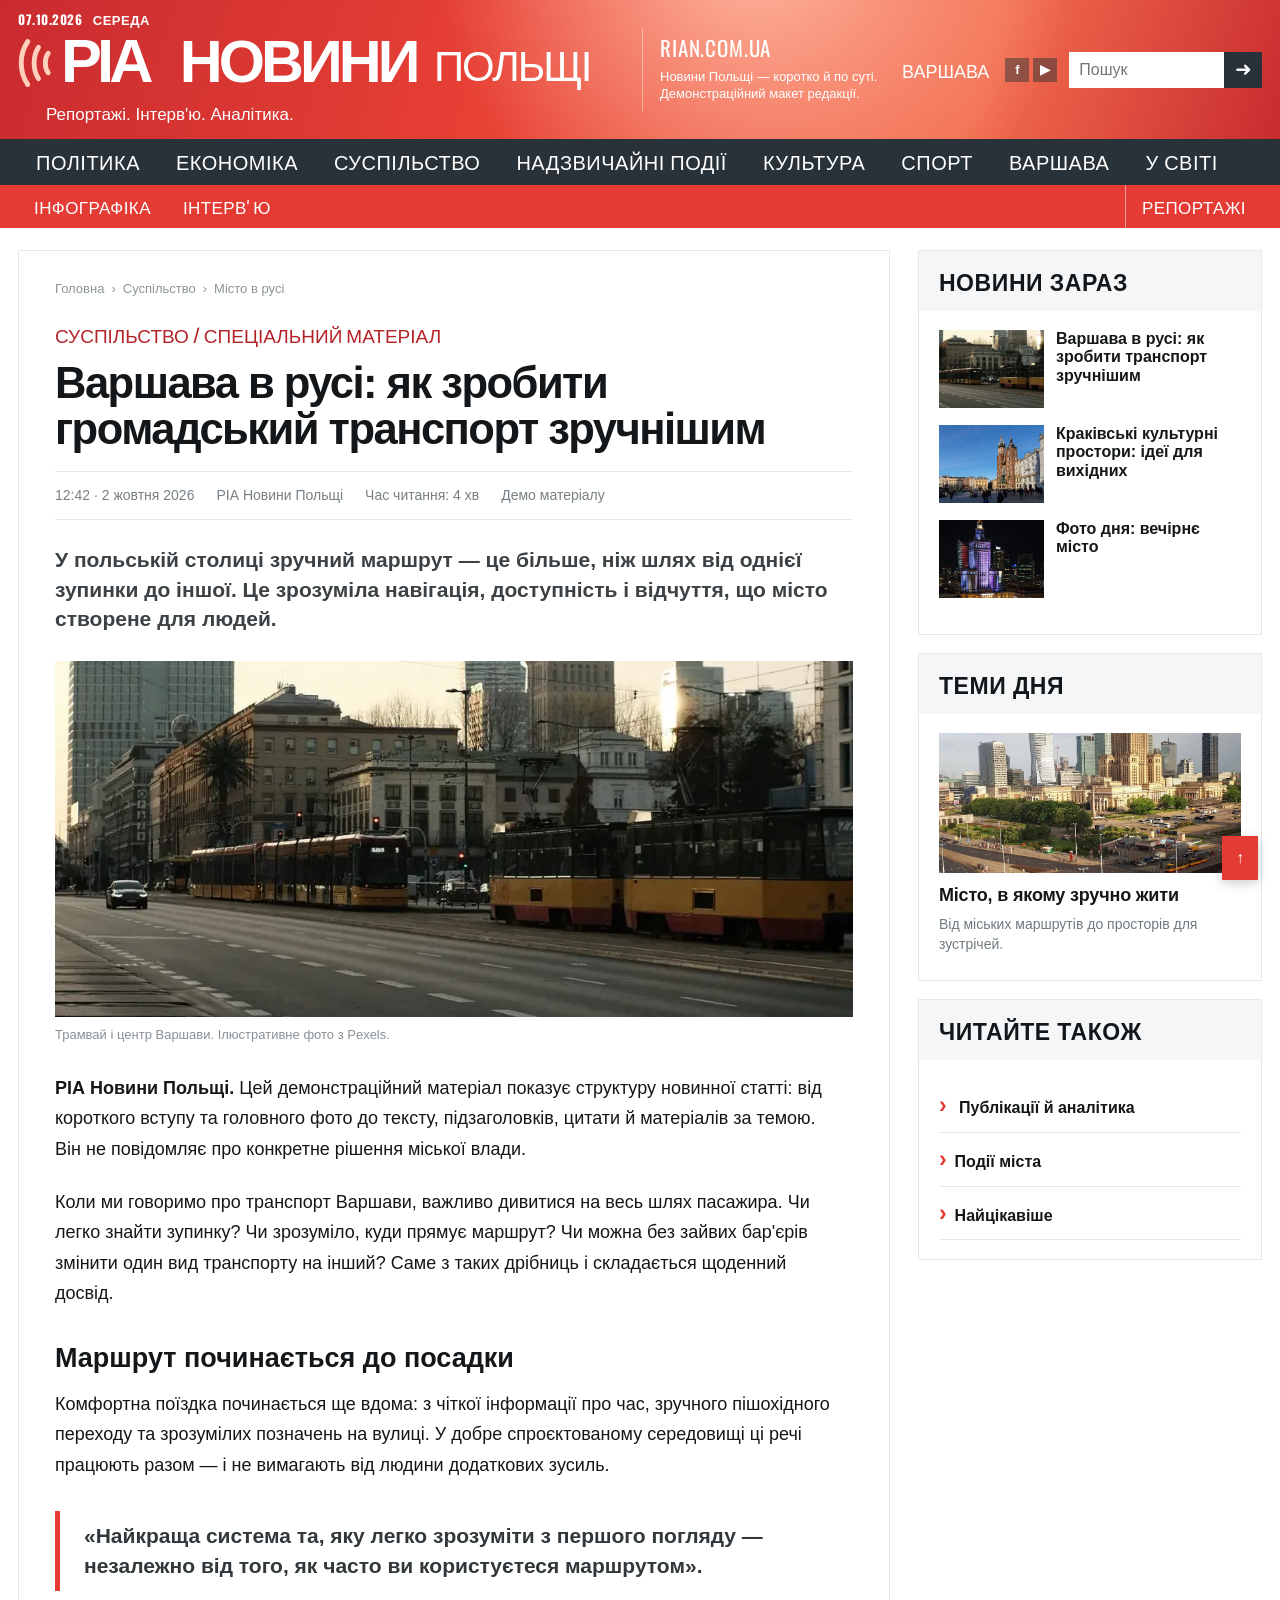
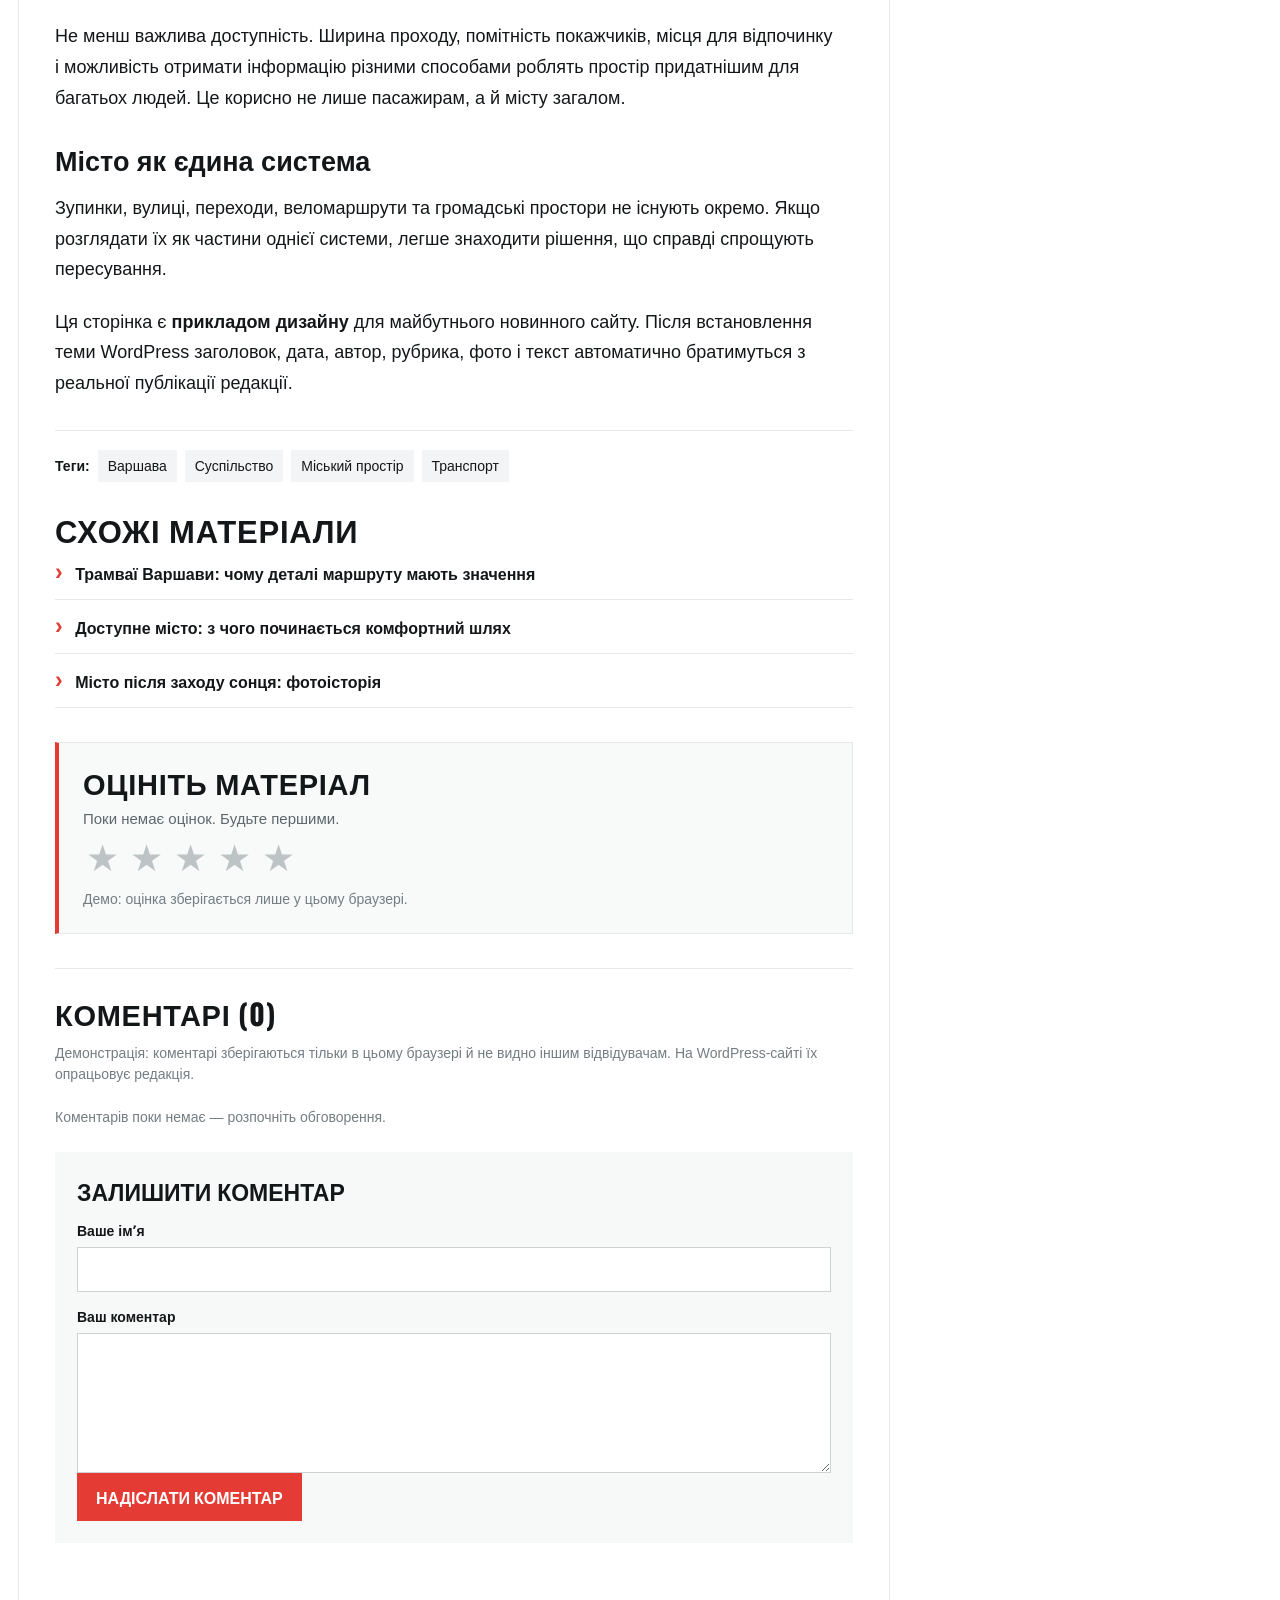
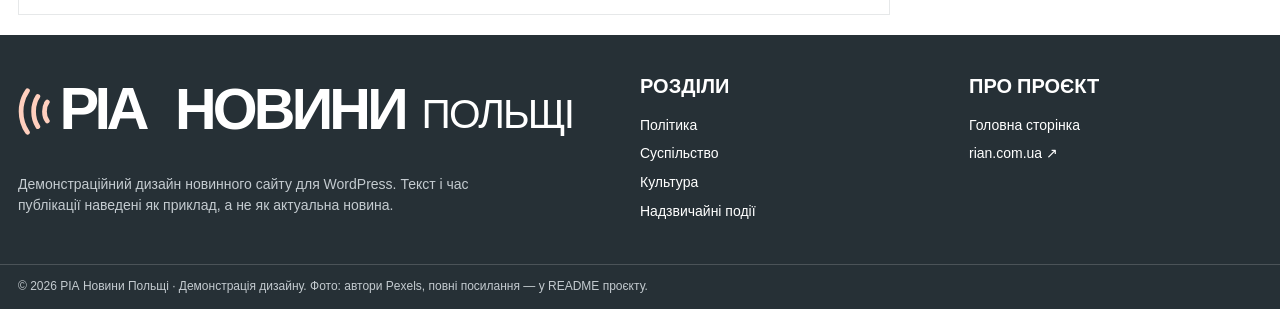
==== commit ff632ef2: "Add files via upload" ====
--- a/article.html
+++ b/article.html
@@ -4,22 +4,22 @@
     <meta charset="utf-8" />
     <meta name="viewport" content="width=device-width,initial-scale=1" />
     <title>
-      Місто в русі: як зробити транспорт зручнішим — РІА Новини Україна
+      Варшава в русі: як зробити транспорт зручнішим — РІА Новини Польщі
     </title>
     <meta
       name="description"
-      content="Демонстраційна сторінка новини: заголовок, дата, вступ, фото, текст, теги й пов'язані матеріали в дизайні РІА Новини Україна."
+      content="Демонстраційна сторінка новини: заголовок, дата, вступ, фото, текст, теги й пов'язані матеріали в дизайні РІА Новини Польщі."
     />
     <meta property="og:type" content="article" />
     <meta
       property="og:title"
-      content="Місто в русі: як зробити транспорт зручнішим"
+      content="Варшава в русі: як зробити транспорт зручнішим"
     />
     <meta
       property="og:description"
-      content="Приклад сторінки новини для WordPress-теми РІА Новини Україна."
+      content="Приклад сторінки новини для WordPress-теми РІА Новини Польщі."
     />
-    <meta property="og:site_name" content="РІА Новини Україна" />
+    <meta property="og:site_name" content="РІА Новини Польщі" />
     <link rel="icon" href="assets/images/favicon.svg" type="image/svg+xml" />
     <link rel="stylesheet" href="assets/css/site.css" />
     <script src="assets/js/site.js" defer></script>
@@ -30,26 +30,26 @@
     <div class="site-shell">
       <header class="masthead">
         <div class="container masthead-inner">
-          <div class="header-date">02.10.2026 &nbsp; П'ЯТНИЦЯ</div>
+          <div class="header-date">07.10.2026 &nbsp; СЕРЕДА</div>
           <div class="brand-wrap">
             <a
               class="brand"
               href="index.html"
-              aria-label="РІА Новини Україна — головна"
+              aria-label="РІА Новини Польщі — головна"
               ><img
                 src="assets/images/logo.svg"
                 width="620"
                 height="88"
-                alt="РІА Новини Україна"
+                alt="РІА Новини Польщі"
             /></a>
             <p class="tagline">Репортажі. Інтерв'ю. Аналітика.</p>
           </div>
           <div class="masthead-note">
-            <strong>RIAN.COM.UA</strong>Головне за день — коротко і по суті.<br />Демонстраційний
+            <strong>RIAN.COM.UA</strong>Новини Польщі — коротко й по суті.<br />Демонстраційний
             макет редакції.
           </div>
           <div class="masthead-actions">
-            <span class="header-city">КИЇВ</span>
+            <span class="header-city">ВАРШАВА</span>
             <div class="social-pills" aria-label="Соціальні мережі">
               <a
                 href="https://www.facebook.com/"
@@ -108,7 +108,7 @@
           ><a class="nav-link" href="index.html#events">Надзвичайні події</a
           ><a class="nav-link" href="index.html#culture">Культура</a
           ><a class="nav-link" href="index.html#sport">Спорт</a
-          ><a class="nav-link" href="index.html#kyiv">Київ</a
+          ><a class="nav-link" href="index.html#warsaw">Варшава</a
           ><a class="nav-link" href="index.html#world">У світі</a>
         </div>
       </nav>
@@ -130,39 +130,39 @@
             >Суспільство / Спеціальний матеріал</a
           >
           <h1 class="article-title">
-            Місто в русі: як зробити громадський транспорт зручнішим
+            Варшава в русі: як зробити громадський транспорт зручнішим
           </h1>
           <div class="article-meta">
-            <time datetime="2026-10-02T12:42:00+03:00"
+            <time datetime="2026-10-02T12:42:00+02:00"
               >12:42 · 2 жовтня 2026</time
-            ><span>РІА Новини Україна</span><span>Час читання: 4 хв</span
+            ><span>РІА Новини Польщі</span><span>Час читання: 4 хв</span
             ><span>Демо матеріалу</span>
           </div>
           <p class="article-intro">
-            Зручний маршрут — це більше, ніж шлях від однієї зупинки до іншої.
-            Це зрозуміла навігація, доступність і відчуття, що місто створене
-            для людей.
+            У польській столиці зручний маршрут — це більше, ніж шлях від однієї
+            зупинки до іншої. Це зрозуміла навігація, доступність і відчуття, що
+            місто створене для людей.
           </p>
           <figure class="article-figure">
             <img
-              src="assets/images/maidan.webp"
-              alt="Панорама центральної частини Києва"
-              width="1500"
-              height="1000"
+              src="assets/images/poland-warsaw-tram.webp"
+              alt="Трамвай у центрі Варшави"
+              width="1011"
+              height="450"
             />
             <figcaption>
-              Київ з висоти. Ілюстративне фото з Unsplash.
+              Трамвай і центр Варшави. Ілюстративне фото з Pexels.
             </figcaption>
           </figure>
           <div class="article-copy">
             <p>
-              <strong>РІА Новини Україна.</strong> Цей демонстраційний матеріал
+              <strong>РІА Новини Польщі.</strong> Цей демонстраційний матеріал
               показує структуру новинної статті: від короткого вступу та
               головного фото до тексту, підзаголовків, цитати й матеріалів за
               темою. Він не повідомляє про конкретне рішення міської влади.
             </p>
             <p>
-              Коли ми говоримо про зручний транспорт, важливо дивитися на весь
+              Коли ми говоримо про транспорт Варшави, важливо дивитися на весь
               шлях пасажира. Чи легко знайти зупинку? Чи зрозуміло, куди прямує
               маршрут? Чи можна без зайвих бар'єрів змінити один вид транспорту
               на інший? Саме з таких дрібниць і складається щоденний досвід.
@@ -198,7 +198,7 @@
             </p>
           </div>
           <div class="article-taglist">
-            <strong>Теги:</strong><a href="index.html#kyiv">Київ</a
+            <strong>Теги:</strong><a href="index.html#warsaw">Варшава</a
             ><a href="index.html#society">Суспільство</a
             ><a href="index.html#events">Міський простір</a
             ><a href="index.html#publications">Транспорт</a>
@@ -214,7 +214,7 @@
             <ul class="related-list">
               <li>
                 <a href="index.html#publications"
-                  >Транспорт починається з людини: чому деталі мають значення</a
+                  >Трамваї Варшави: чому деталі маршруту мають значення</a
                 >
               </li>
               <li>
@@ -340,22 +340,24 @@
           <section class="sidebar-box">
             <h2 class="sidebar-title">Новини зараз</h2>
             <div class="sidebar-content">
-              <a class="mini-card" href="index.html#kyiv"
+              <a class="mini-card" href="index.html#warsaw"
                 ><img
-                  src="assets/images/metro.webp"
-                  alt="Метро"
+                  src="assets/images/poland-warsaw-tram.webp"
+                  alt="Варшавський трамвай"
                   loading="lazy"
-                /><span>Місто в русі: як зробити транспорт зручнішим</span></a
+                /><span>Варшава в русі: як зробити транспорт зручнішим</span></a
               ><a class="mini-card" href="index.html#events"
                 ><img
-                  src="assets/images/gallery.webp"
-                  alt="Галерея"
+                  src="assets/images/poland-krakow-square.webp"
+                  alt="Ринкова площа Кракова"
                   loading="lazy"
-                /><span>Культурні простори столиці у новому сезоні</span></a
+                /><span
+                  >Краківські культурні простори: ідеї для вихідних</span
+                ></a
               ><a class="mini-card" href="index.html#media"
                 ><img
-                  src="assets/images/night.webp"
-                  alt="Нічний Київ"
+                  src="assets/images/poland-warsaw-night.webp"
+                  alt="Вечірня Варшава"
                   loading="lazy"
                 /><span>Фото дня: вечірнє місто</span></a
               >
@@ -364,10 +366,10 @@
           <section class="sidebar-box">
             <h2 class="sidebar-title">Теми дня</h2>
             <div class="sidebar-content">
-              <a class="story-card" href="index.html#kyiv"
+              <a class="story-card" href="index.html#warsaw"
                 ><img
-                  src="assets/images/skyline.webp"
-                  alt="Київ з висоти"
+                  src="assets/images/poland-warsaw-skyline.webp"
+                  alt="Варшава з висоти"
                   loading="lazy"
                 />
                 <h3>Місто, в якому зручно жити</h3>
@@ -395,7 +397,7 @@
             <a class="footer-brand" href="index.html"
               ><img
                 src="assets/images/logo.svg"
-                alt="РІА Новини Україна"
+                alt="РІА Новини Польщі"
                 width="340"
                 height="49"
             /></a>
@@ -422,8 +424,8 @@
         </div>
         <div class="footer-bottom">
           <div class="container">
-            © 2026 РІА Новини Україна · Демонстрація дизайну. Фото: автори
-            Unsplash, повні посилання — у README проєкту.
+            © 2026 РІА Новини Польщі · Демонстрація дизайну. Фото: автори
+            Pexels, повні посилання — у README проєкту.
           </div>
         </div>
       </footer>
--- a/assets/css/site.css
+++ b/assets/css/site.css
@@ -26,10 +26,10 @@
   font-weight: 700;
   src: url("../fonts/oswald-latin-700-normal.woff2") format("woff2");
 }
-/* РІА Новини Україна — editorial demo / WordPress theme */
+/* РІА Новини Польщі — editorial demo / WordPress theme */
 :root {
-  --accent: #ff4b34;
-  --accent-dark: #db3b25;
+  --accent: #e43c35;
+  --accent-dark: #b52329;
   --orange: #ef8500;
   --ink: #141719;
   --charcoal: #293238;
@@ -123,8 +123,8 @@
 }
 .masthead {
   background:
-    radial-gradient(circle at 59% -40%, #ffb275 0, transparent 41%),
-    linear-gradient(108deg, #f94130 0%, #ff673a 38%, #ff8451 76%, #ef4932 100%);
+    radial-gradient(circle at 59% -40%, #ffb9a1 0, transparent 41%),
+    linear-gradient(108deg, #c92b2f 0%, #e74035 38%, #f36d4e 76%, #c92b2f 100%);
   color: white;
 }
 .masthead-inner {
@@ -287,7 +287,7 @@
 }
 .nav-secondary .nav-link:hover,
 .nav-secondary .nav-link:focus-visible {
-  background: #d43a23;
+  background: #b52329;
 }
 .nav-secondary .nav-link:last-child {
   border-left: 1px solid #ffffff7d;
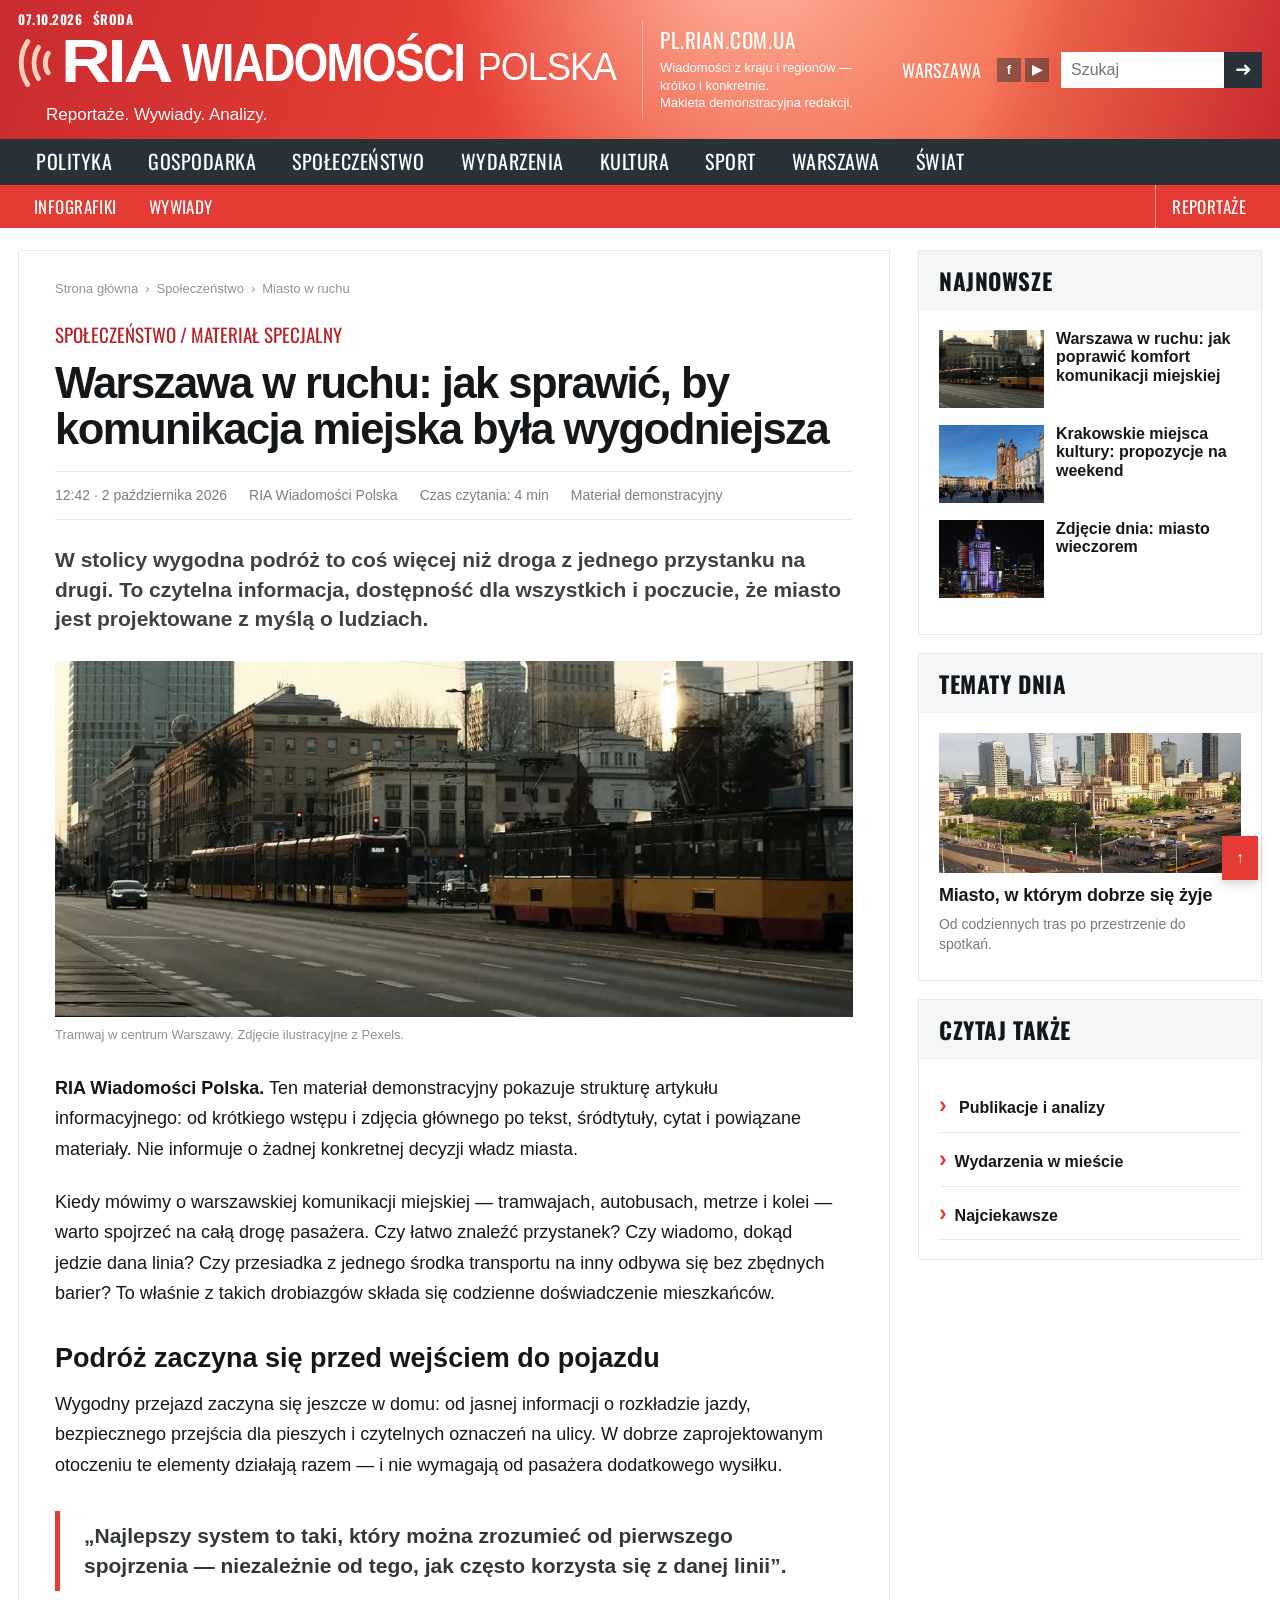
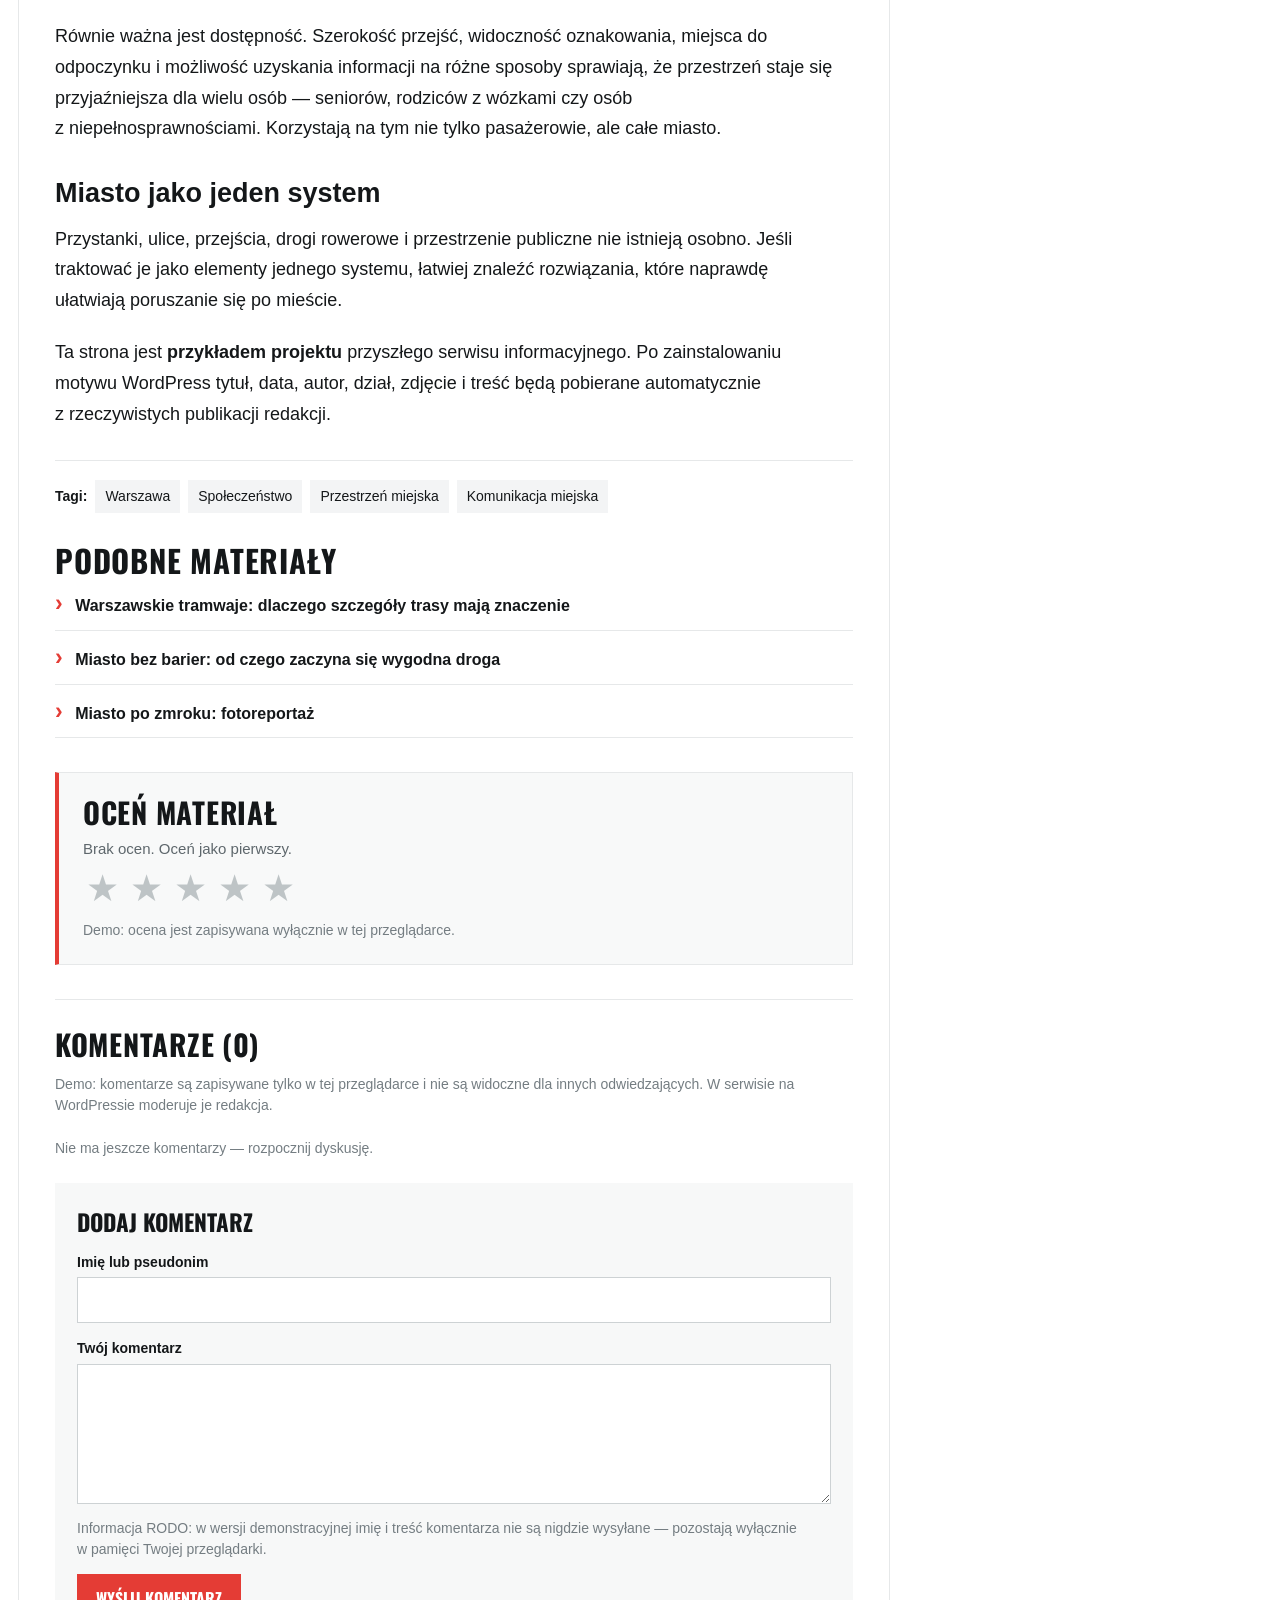
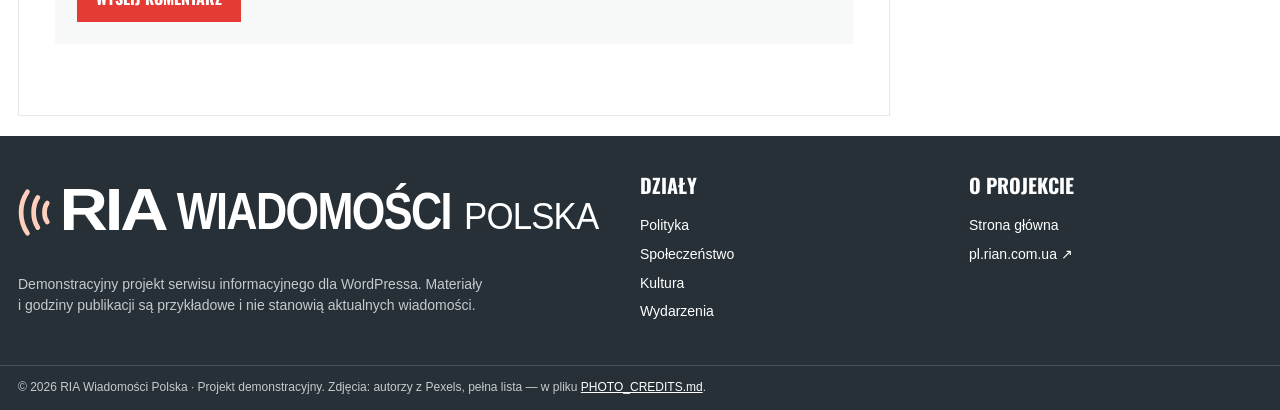
==== commit f9ffbee0: "Add files via upload" ====
--- a/article.html
+++ b/article.html
@@ -1,56 +1,54 @@
 <!doctype html>
-<html lang="uk">
+<html lang="pl">
   <head>
     <meta charset="utf-8" />
     <meta name="viewport" content="width=device-width,initial-scale=1" />
-    <title>
-      Варшава в русі: як зробити транспорт зручнішим — РІА Новини Польщі
-    </title>
+    <title>Warszawa w ruchu: jak sprawić, by komunikacja miejska była wygodniejsza — RIA Wiadomości Polska</title>
     <meta
       name="description"
-      content="Демонстраційна сторінка новини: заголовок, дата, вступ, фото, текст, теги й пов'язані матеріали в дизайні РІА Новини Польщі."
+      content="Demonstracyjna strona artykułu: tytuł, data, wstęp, zdjęcie, treść, tagi i powiązane materiały w projekcie RIA Wiadomości Polska."
     />
+    <link rel="canonical" href="https://pl.rian.com.ua/article.html" />
     <meta property="og:type" content="article" />
-    <meta
-      property="og:title"
-      content="Варшава в русі: як зробити транспорт зручнішим"
-    />
+    <meta property="og:locale" content="pl_PL" />
+    <meta property="og:url" content="https://pl.rian.com.ua/article.html" />
+    <meta property="og:title" content="Warszawa w ruchu: jak sprawić, by komunikacja miejska była wygodniejsza" />
     <meta
       property="og:description"
-      content="Приклад сторінки новини для WordPress-теми РІА Новини Польщі."
+      content="Przykładowa strona artykułu dla motywu WordPress RIA Wiadomości Polska."
     />
-    <meta property="og:site_name" content="РІА Новини Польщі" />
+    <meta property="og:site_name" content="RIA Wiadomości Polska" />
     <link rel="icon" href="assets/images/favicon.svg" type="image/svg+xml" />
     <link rel="stylesheet" href="assets/css/site.css" />
     <script src="assets/js/site.js" defer></script>
     <script src="assets/js/participation.js" defer></script>
   </head>
   <body>
-    <a class="skip-link" href="#main">Перейти до вмісту</a>
+    <a class="skip-link" href="#main">Przejdź do treści</a>
     <div class="site-shell">
       <header class="masthead">
         <div class="container masthead-inner">
-          <div class="header-date">07.10.2026 &nbsp; СЕРЕДА</div>
+          <div class="header-date">07.10.2026 &nbsp; ŚRODA</div>
           <div class="brand-wrap">
             <a
               class="brand"
               href="index.html"
-              aria-label="РІА Новини Польщі — головна"
+              aria-label="RIA Wiadomości Polska — strona główna"
               ><img
                 src="assets/images/logo.svg"
                 width="620"
                 height="88"
-                alt="РІА Новини Польщі"
+                alt="RIA Wiadomości Polska"
             /></a>
-            <p class="tagline">Репортажі. Інтерв'ю. Аналітика.</p>
+            <p class="tagline">Reportaże. Wywiady. Analizy.</p>
           </div>
           <div class="masthead-note">
-            <strong>RIAN.COM.UA</strong>Новини Польщі — коротко й по суті.<br />Демонстраційний
-            макет редакції.
+            <strong>PL.RIAN.COM.UA</strong>Wiadomości z kraju i regionów — krótko i konkretnie.<br />Makieta
+            demonstracyjna redakcji.
           </div>
           <div class="masthead-actions">
-            <span class="header-city">ВАРШАВА</span>
-            <div class="social-pills" aria-label="Соціальні мережі">
+            <span class="header-city">WARSZAWA</span>
+            <div class="social-pills" aria-label="Media społecznościowe">
               <a
                 href="https://www.facebook.com/"
                 target="_blank"
@@ -72,20 +70,20 @@
               method="get"
               role="search"
             >
-              <label class="sr-only" for="site-search">Пошук</label
+              <label class="sr-only" for="site-search">Szukaj</label
               ><input
                 id="site-search"
                 name="q"
                 type="search"
-                placeholder="Пошук"
-              /><button type="submit" aria-label="Шукати">➜</button>
+                placeholder="Szukaj"
+              /><button type="submit" aria-label="Wyszukaj">➜</button>
             </form>
             <button
               class="search-toggle"
               type="button"
               aria-expanded="false"
               aria-controls="header-search-form"
-              aria-label="Відкрити пошук"
+              aria-label="Otwórz wyszukiwarkę"
             >
               ⌕</button
             ><button
@@ -93,115 +91,123 @@
               type="button"
               aria-expanded="false"
               aria-controls="primary-menu"
-              aria-label="Відкрити меню"
+              aria-label="Otwórz menu"
             >
               ☰
             </button>
           </div>
         </div>
       </header>
-      <nav class="nav-primary" aria-label="Основні рубрики">
+      <nav class="nav-primary" aria-label="Główne działy">
         <div class="container nav-track" id="primary-menu">
-          <a class="nav-link" href="politics.html">Політика</a
-          ><a class="nav-link" href="index.html#economy">Економіка</a
-          ><a class="nav-link" href="index.html#society">Суспільство</a
-          ><a class="nav-link" href="index.html#events">Надзвичайні події</a
-          ><a class="nav-link" href="index.html#culture">Культура</a
-          ><a class="nav-link" href="index.html#sport">Спорт</a
-          ><a class="nav-link" href="index.html#warsaw">Варшава</a
-          ><a class="nav-link" href="index.html#world">У світі</a>
+          <a class="nav-link" href="politics.html">Polityka</a
+          ><a class="nav-link" href="index.html#economy">Gospodarka</a
+          ><a class="nav-link" href="index.html#society">Społeczeństwo</a
+          ><a class="nav-link" href="index.html#events">Wydarzenia</a
+          ><a class="nav-link" href="index.html#culture">Kultura</a
+          ><a class="nav-link" href="index.html#sport">Sport</a
+          ><a class="nav-link" href="index.html#warsaw">Warszawa</a
+          ><a class="nav-link" href="index.html#world">Świat</a>
         </div>
       </nav>
-      <nav class="nav-secondary" aria-label="Додаткові рубрики">
+      <nav class="nav-secondary" aria-label="Dodatkowe działy">
         <div class="container nav-track">
-          <a class="nav-link" href="index.html#media">Інфографіка</a
-          ><a class="nav-link" href="index.html#publications">Інтервʼю</a
-          ><a class="nav-link" href="index.html#publications">Репортажі</a>
+          <a class="nav-link" href="index.html#media">Infografiki</a
+          ><a class="nav-link" href="index.html#publications">Wywiady</a
+          ><a class="nav-link" href="index.html#publications">Reportaże</a>
         </div>
       </nav>
       <main id="main" class="container article-layout">
         <article class="article-main">
           <div class="breadcrumbs">
-            <a href="index.html">Головна</a><span>›</span
-            ><a href="index.html#society">Суспільство</a><span>›</span
-            ><span>Місто в русі</span>
+            <a href="index.html">Strona główna</a><span>›</span
+            ><a href="index.html#society">Społeczeństwo</a><span>›</span
+            ><span>Miasto w ruchu</span>
           </div>
           <a class="article-kicker" href="index.html#society"
-            >Суспільство / Спеціальний матеріал</a
+            >Społeczeństwo / Materiał specjalny</a
           >
           <h1 class="article-title">
-            Варшава в русі: як зробити громадський транспорт зручнішим
+            Warszawa w ruchu: jak sprawić, by komunikacja miejska była wygodniejsza
           </h1>
           <div class="article-meta">
             <time datetime="2026-10-02T12:42:00+02:00"
-              >12:42 · 2 жовтня 2026</time
-            ><span>РІА Новини Польщі</span><span>Час читання: 4 хв</span
-            ><span>Демо матеріалу</span>
+              >12:42 · 2 października 2026</time
+            ><span>RIA Wiadomości Polska</span><span>Czas czytania: 4 min</span
+            ><span>Materiał demonstracyjny</span>
           </div>
           <p class="article-intro">
-            У польській столиці зручний маршрут — це більше, ніж шлях від однієї
-            зупинки до іншої. Це зрозуміла навігація, доступність і відчуття, що
-            місто створене для людей.
+            W stolicy wygodna podróż to coś więcej niż droga z jednego
+            przystanku na drugi. To czytelna informacja, dostępność dla
+            wszystkich i poczucie, że miasto jest projektowane z myślą o ludziach.
           </p>
           <figure class="article-figure">
             <img
               src="assets/images/poland-warsaw-tram.webp"
-              alt="Трамвай у центрі Варшави"
+              alt="Tramwaj w centrum Warszawy"
               width="1011"
               height="450"
             />
             <figcaption>
-              Трамвай і центр Варшави. Ілюстративне фото з Pexels.
+              Tramwaj w centrum Warszawy. Zdjęcie ilustracyjne z Pexels.
             </figcaption>
           </figure>
           <div class="article-copy">
             <p>
-              <strong>РІА Новини Польщі.</strong> Цей демонстраційний матеріал
-              показує структуру новинної статті: від короткого вступу та
-              головного фото до тексту, підзаголовків, цитати й матеріалів за
-              темою. Він не повідомляє про конкретне рішення міської влади.
-            </p>
-            <p>
-              Коли ми говоримо про транспорт Варшави, важливо дивитися на весь
-              шлях пасажира. Чи легко знайти зупинку? Чи зрозуміло, куди прямує
-              маршрут? Чи можна без зайвих бар'єрів змінити один вид транспорту
-              на інший? Саме з таких дрібниць і складається щоденний досвід.
-            </p>
-            <h2>Маршрут починається до посадки</h2>
-            <p>
-              Комфортна поїздка починається ще вдома: з чіткої інформації про
-              час, зручного пішохідного переходу та зрозумілих позначень на
-              вулиці. У добре спроєктованому середовищі ці речі працюють разом —
-              і не вимагають від людини додаткових зусиль.
+              <strong>RIA Wiadomości Polska.</strong> Ten materiał
+              demonstracyjny pokazuje strukturę artykułu informacyjnego: od
+              krótkiego wstępu i zdjęcia głównego po tekst, śródtytuły, cytat
+              i powiązane materiały. Nie informuje o żadnej konkretnej decyzji
+              władz miasta.
+            </p>
+            <p>
+              Kiedy mówimy o warszawskiej komunikacji miejskiej — tramwajach,
+              autobusach, metrze i kolei — warto spojrzeć na całą drogę
+              pasażera. Czy łatwo znaleźć przystanek? Czy wiadomo, dokąd jedzie
+              dana linia? Czy przesiadka z jednego środka transportu na inny
+              odbywa się bez zbędnych barier? To właśnie z takich drobiazgów
+              składa się codzienne doświadczenie mieszkańców.
+            </p>
+            <h2>Podróż zaczyna się przed wejściem do pojazdu</h2>
+            <p>
+              Wygodny przejazd zaczyna się jeszcze w domu: od jasnej informacji
+              o rozkładzie jazdy, bezpiecznego przejścia dla pieszych
+              i czytelnych oznaczeń na ulicy. W dobrze zaprojektowanym otoczeniu
+              te elementy działają razem — i nie wymagają od pasażera
+              dodatkowego wysiłku.
             </p>
             <blockquote>
-              «Найкраща система та, яку легко зрозуміти з першого погляду —
-              незалежно від того, як часто ви користуєтеся маршрутом».
+              „Najlepszy system to taki, który można zrozumieć od pierwszego
+              spojrzenia — niezależnie od tego, jak często korzysta się z danej
+              linii”.
             </blockquote>
             <p>
-              Не менш важлива доступність. Ширина проходу, помітність
-              покажчиків, місця для відпочинку і можливість отримати інформацію
-              різними способами роблять простір придатнішим для багатьох людей.
-              Це корисно не лише пасажирам, а й місту загалом.
-            </p>
-            <h2>Місто як єдина система</h2>
-            <p>
-              Зупинки, вулиці, переходи, веломаршрути та громадські простори не
-              існують окремо. Якщо розглядати їх як частини однієї системи,
-              легше знаходити рішення, що справді спрощують пересування.
-            </p>
-            <p>
-              Ця сторінка є <strong>прикладом дизайну</strong> для майбутнього
-              новинного сайту. Після встановлення теми WordPress заголовок,
-              дата, автор, рубрика, фото і текст автоматично братимуться з
-              реальної публікації редакції.
+              Równie ważna jest dostępność. Szerokość przejść, widoczność
+              oznakowania, miejsca do odpoczynku i możliwość uzyskania
+              informacji na różne sposoby sprawiają, że przestrzeń staje się
+              przyjaźniejsza dla wielu osób — seniorów, rodziców z wózkami czy
+              osób z niepełnosprawnościami. Korzystają na tym nie tylko
+              pasażerowie, ale całe miasto.
+            </p>
+            <h2>Miasto jako jeden system</h2>
+            <p>
+              Przystanki, ulice, przejścia, drogi rowerowe i przestrzenie
+              publiczne nie istnieją osobno. Jeśli traktować je jako elementy
+              jednego systemu, łatwiej znaleźć rozwiązania, które naprawdę
+              ułatwiają poruszanie się po mieście.
+            </p>
+            <p>
+              Ta strona jest <strong>przykładem projektu</strong> przyszłego
+              serwisu informacyjnego. Po zainstalowaniu motywu WordPress tytuł,
+              data, autor, dział, zdjęcie i treść będą pobierane automatycznie
+              z rzeczywistych publikacji redakcji.
             </p>
           </div>
           <div class="article-taglist">
-            <strong>Теги:</strong><a href="index.html#warsaw">Варшава</a
-            ><a href="index.html#society">Суспільство</a
-            ><a href="index.html#events">Міський простір</a
-            ><a href="index.html#publications">Транспорт</a>
+            <strong>Tagi:</strong><a href="index.html#warsaw">Warszawa</a
+            ><a href="index.html#society">Społeczeństwo</a
+            ><a href="index.html#events">Przestrzeń miejska</a
+            ><a href="index.html#publications">Komunikacja miejska</a>
           </div>
           <section aria-labelledby="related-title">
             <h2
@@ -209,22 +215,22 @@
               id="related-title"
               style="margin-top: 30px"
             >
-              Схожі матеріали
+              Podobne materiały
             </h2>
             <ul class="related-list">
               <li>
                 <a href="index.html#publications"
-                  >Трамваї Варшави: чому деталі маршруту мають значення</a
+                  >Warszawskie tramwaje: dlaczego szczegóły trasy mają znaczenie</a
                 >
               </li>
               <li>
                 <a href="index.html#events"
-                  >Доступне місто: з чого починається комфортний шлях</a
+                  >Miasto bez barier: od czego zaczyna się wygodna droga</a
                 >
               </li>
               <li>
                 <a href="index.html#media"
-                  >Місто після заходу сонця: фотоісторія</a
+                  >Miasto po zmroku: fotoreportaż</a
                 >
               </li>
             </ul>
@@ -236,47 +242,47 @@
             data-rating-mode="demo"
             data-selected-score="0"
           >
-            <h2 class="section-title" id="rating-title">Оцініть матеріал</h2>
+            <h2 class="section-title" id="rating-title">Oceń materiał</h2>
             <p class="rating-summary" data-rating-summary>
-              Поки немає оцінок. Будьте першими.
+              Brak ocen. Oceń jako pierwszy.
             </p>
             <div
               class="rating-stars"
               role="group"
-              aria-label="Оцінка від 1 до 5 зірок"
+              aria-label="Ocena od 1 do 5 gwiazdek"
             >
               <button
                 type="button"
                 data-score="1"
-                aria-label="Оцінити на 1 із 5"
+                aria-label="Oceń na 1 z 5"
               >
                 ★
               </button>
               <button
                 type="button"
                 data-score="2"
-                aria-label="Оцінити на 2 із 5"
+                aria-label="Oceń na 2 z 5"
               >
                 ★
               </button>
               <button
                 type="button"
                 data-score="3"
-                aria-label="Оцінити на 3 із 5"
+                aria-label="Oceń na 3 z 5"
               >
                 ★
               </button>
               <button
                 type="button"
                 data-score="4"
-                aria-label="Оцінити на 4 із 5"
+                aria-label="Oceń na 4 z 5"
               >
                 ★
               </button>
               <button
                 type="button"
                 data-score="5"
-                aria-label="Оцінити на 5 із 5"
+                aria-label="Oceń na 5 z 5"
               >
                 ★
               </button>
@@ -287,7 +293,7 @@
               role="status"
               aria-live="polite"
             >
-              Демо: оцінка зберігається лише у цьому браузері.
+              Demo: ocena jest zapisywana wyłącznie w tej przeglądarce.
             </p>
           </section>
           <section
@@ -296,29 +302,29 @@
             aria-labelledby="comments-title"
           >
             <h2 class="section-title" id="comments-title">
-              Коментарі (<span id="demo-comments-count">0</span>)
+              Komentarze (<span id="demo-comments-count">0</span>)
             </h2>
             <p class="demo-mode-note">
-              Демонстрація: коментарі зберігаються тільки в цьому браузері й не
-              видно іншим відвідувачам. На WordPress-сайті їх опрацьовує
-              редакція.
+              Demo: komentarze są zapisywane tylko w tej przeglądarce i nie są
+              widoczne dla innych odwiedzających. W serwisie na WordPressie
+              moderuje je redakcja.
             </p>
             <ol class="comment-list" id="demo-comments-list"></ol>
             <p class="comments-empty" id="demo-comments-empty">
-              Коментарів поки немає — розпочніть обговорення.
+              Nie ma jeszcze komentarzy — rozpocznij dyskusję.
             </p>
             <form id="demo-comment-form" class="demo-comment-form">
-              <h3>Залишити коментар</h3>
-              <label for="demo-author">Ваше імʼя</label
+              <h3>Dodaj komentarz</h3>
+              <label for="demo-author">Imię lub pseudonim</label
               ><input
                 id="demo-author"
                 name="author"
                 type="text"
                 maxlength="60"
                 required
-                autocomplete="name"
+                autocomplete="nickname"
               />
-              <label for="demo-comment">Ваш коментар</label
+              <label for="demo-comment">Twój komentarz</label
               ><textarea
                 id="demo-comment"
                 name="comment"
@@ -326,7 +332,12 @@
                 maxlength="1000"
                 required
               ></textarea>
-              <button type="submit">Надіслати коментар</button>
+              <p class="demo-mode-note">
+                Informacja RODO: w wersji demonstracyjnej imię i treść
+                komentarza nie są nigdzie wysyłane — pozostają wyłącznie
+                w pamięci Twojej przeglądarki.
+              </p>
+              <button type="submit">Wyślij komentarz</button>
             </form>
             <p
               id="demo-comments-status"
@@ -336,56 +347,56 @@
             ></p>
           </section>
         </article>
-        <aside class="article-aside" aria-label="Бічна колонка">
+        <aside class="article-aside" aria-label="Kolumna boczna">
           <section class="sidebar-box">
-            <h2 class="sidebar-title">Новини зараз</h2>
+            <h2 class="sidebar-title">Najnowsze</h2>
             <div class="sidebar-content">
               <a class="mini-card" href="index.html#warsaw"
                 ><img
                   src="assets/images/poland-warsaw-tram.webp"
-                  alt="Варшавський трамвай"
+                  alt="Warszawski tramwaj"
                   loading="lazy"
-                /><span>Варшава в русі: як зробити транспорт зручнішим</span></a
+                /><span>Warszawa w ruchu: jak poprawić komfort komunikacji miejskiej</span></a
               ><a class="mini-card" href="index.html#events"
                 ><img
                   src="assets/images/poland-krakow-square.webp"
-                  alt="Ринкова площа Кракова"
+                  alt="Rynek Główny w Krakowie"
                   loading="lazy"
                 /><span
-                  >Краківські культурні простори: ідеї для вихідних</span
+                  >Krakowskie miejsca kultury: propozycje na weekend</span
                 ></a
               ><a class="mini-card" href="index.html#media"
                 ><img
                   src="assets/images/poland-warsaw-night.webp"
-                  alt="Вечірня Варшава"
+                  alt="Warszawa wieczorem"
                   loading="lazy"
-                /><span>Фото дня: вечірнє місто</span></a
+                /><span>Zdjęcie dnia: miasto wieczorem</span></a
               >
             </div>
           </section>
           <section class="sidebar-box">
-            <h2 class="sidebar-title">Теми дня</h2>
+            <h2 class="sidebar-title">Tematy dnia</h2>
             <div class="sidebar-content">
               <a class="story-card" href="index.html#warsaw"
                 ><img
                   src="assets/images/poland-warsaw-skyline.webp"
-                  alt="Варшава з висоти"
+                  alt="Warszawa z wysokości"
                   loading="lazy"
                 />
-                <h3>Місто, в якому зручно жити</h3>
-                <p>Від міських маршрутів до просторів для зустрічей.</p></a
+                <h3>Miasto, w którym dobrze się żyje</h3>
+                <p>Od codziennych tras po przestrzenie do spotkań.</p></a
               >
             </div>
           </section>
           <section class="sidebar-box">
-            <h2 class="sidebar-title">Читайте також</h2>
+            <h2 class="sidebar-title">Czytaj także</h2>
             <div class="sidebar-content">
               <ul class="related-list">
                 <li>
-                  <a href="index.html#publications">Публікації й аналітика</a>
+                  <a href="index.html#publications">Publikacje i analizy</a>
                 </li>
-                <li><a href="index.html#events">Події міста</a></li>
-                <li><a href="index.html#best">Найцікавіше</a></li>
+                <li><a href="index.html#events">Wydarzenia w mieście</a></li>
+                <li><a href="index.html#best">Najciekawsze</a></li>
               </ul>
             </div>
           </section>
@@ -397,40 +408,41 @@
             <a class="footer-brand" href="index.html"
               ><img
                 src="assets/images/logo.svg"
-                alt="РІА Новини Польщі"
+                alt="RIA Wiadomości Polska"
                 width="340"
                 height="49"
             /></a>
             <p>
-              Демонстраційний дизайн новинного сайту для WordPress. Текст і час
-              публікації наведені як приклад, а не як актуальна новина.
+              Demonstracyjny projekt serwisu informacyjnego dla WordPressa.
+              Materiały i godziny publikacji są przykładowe i nie stanowią
+              aktualnych wiadomości.
             </p>
           </div>
           <div class="footer-links">
-            <strong>Розділи</strong><a href="politics.html">Політика</a
-            ><a href="index.html#society">Суспільство</a
-            ><a href="index.html#culture">Культура</a
-            ><a href="index.html#events">Надзвичайні події</a>
+            <strong>Działy</strong><a href="politics.html">Polityka</a
+            ><a href="index.html#society">Społeczeństwo</a><a href="index.html#culture">Kultura</a
+            ><a href="index.html#events">Wydarzenia</a>
           </div>
           <div class="footer-links">
-            <strong>Про проєкт</strong><a href="index.html">Головна сторінка</a
+            <strong>O projekcie</strong><a href="index.html">Strona główna</a
             ><a
-              href="https://rian.com.ua"
+              href="https://pl.rian.com.ua"
               target="_blank"
               rel="noopener noreferrer"
-              >rian.com.ua ↗</a
+              >pl.rian.com.ua ↗</a
             >
           </div>
         </div>
         <div class="footer-bottom">
           <div class="container">
-            © 2026 РІА Новини Польщі · Демонстрація дизайну. Фото: автори
-            Pexels, повні посилання — у README проєкту.
+            © 2026 RIA Wiadomości Polska · Projekt demonstracyjny. Zdjęcia:
+            autorzy z Pexels, pełna lista — w pliku
+            <a href="PHOTO_CREDITS.md">PHOTO_CREDITS.md</a>.
           </div>
         </div>
       </footer>
     </div>
-    <button class="back-top" type="button" aria-label="Повернутися вгору">
+    <button class="back-top" type="button" aria-label="Wróć na górę">
       ↑
     </button>
   </body>
--- a/assets/css/site.css
+++ b/assets/css/site.css
@@ -2,31 +2,47 @@
   font-family: Oswald;
   font-style: normal;
   font-weight: 400;
-  src: url("../fonts/oswald-cyrillic-400-normal.woff2") format("woff2");
+  font-display: swap;
+  src: url("../fonts/oswald-latin-ext-400-normal.woff") format("woff");
   unicode-range:
-    U+0400-052F, U+1C80-1C8F, U+20B4, U+2DE0-2DFF, U+A640-A69F, U+FE2E-FE2F;
+    U+0100-02BA, U+02BD-02C5, U+02C7-02CC, U+02CE-02D7, U+02DD-02FF, U+0304,
+    U+0308, U+0329, U+1D00-1DBF, U+1E00-1E9F, U+1EF2-1EFF, U+2020,
+    U+20A0-20AB, U+20AD-20C0, U+2113, U+2C60-2C7F, U+A720-A7FF;
 }
 @font-face {
   font-family: Oswald;
   font-style: normal;
   font-weight: 700;
-  src: url("../fonts/oswald-cyrillic-700-normal.woff2") format("woff2");
+  font-display: swap;
+  src: url("../fonts/oswald-latin-ext-700-normal.woff") format("woff");
   unicode-range:
-    U+0400-052F, U+1C80-1C8F, U+20B4, U+2DE0-2DFF, U+A640-A69F, U+FE2E-FE2F;
+    U+0100-02BA, U+02BD-02C5, U+02C7-02CC, U+02CE-02D7, U+02DD-02FF, U+0304,
+    U+0308, U+0329, U+1D00-1DBF, U+1E00-1E9F, U+1EF2-1EFF, U+2020,
+    U+20A0-20AB, U+20AD-20C0, U+2113, U+2C60-2C7F, U+A720-A7FF;
 }
 @font-face {
   font-family: Oswald;
   font-style: normal;
   font-weight: 400;
+  font-display: swap;
   src: url("../fonts/oswald-latin-400-normal.woff2") format("woff2");
+  unicode-range:
+    U+0000-00FF, U+0131, U+0152-0153, U+02BB-02BC, U+02C6, U+02DA, U+02DC,
+    U+0304, U+0308, U+0329, U+2000-206F, U+20AC, U+2122, U+2191, U+2193,
+    U+2212, U+2215, U+FEFF, U+FFFD;
 }
 @font-face {
   font-family: Oswald;
   font-style: normal;
   font-weight: 700;
+  font-display: swap;
   src: url("../fonts/oswald-latin-700-normal.woff2") format("woff2");
-}
-/* РІА Новини Польщі — editorial demo / WordPress theme */
+  unicode-range:
+    U+0000-00FF, U+0131, U+0152-0153, U+02BB-02BC, U+02C6, U+02DA, U+02DC,
+    U+0304, U+0308, U+0329, U+2000-206F, U+20AC, U+2122, U+2191, U+2193,
+    U+2212, U+2215, U+FEFF, U+FFFD;
+}
+/* RIA Wiadomości Polska — editorial demo / WordPress theme */
 :root {
   --accent: #e43c35;
   --accent-dark: #b52329;
